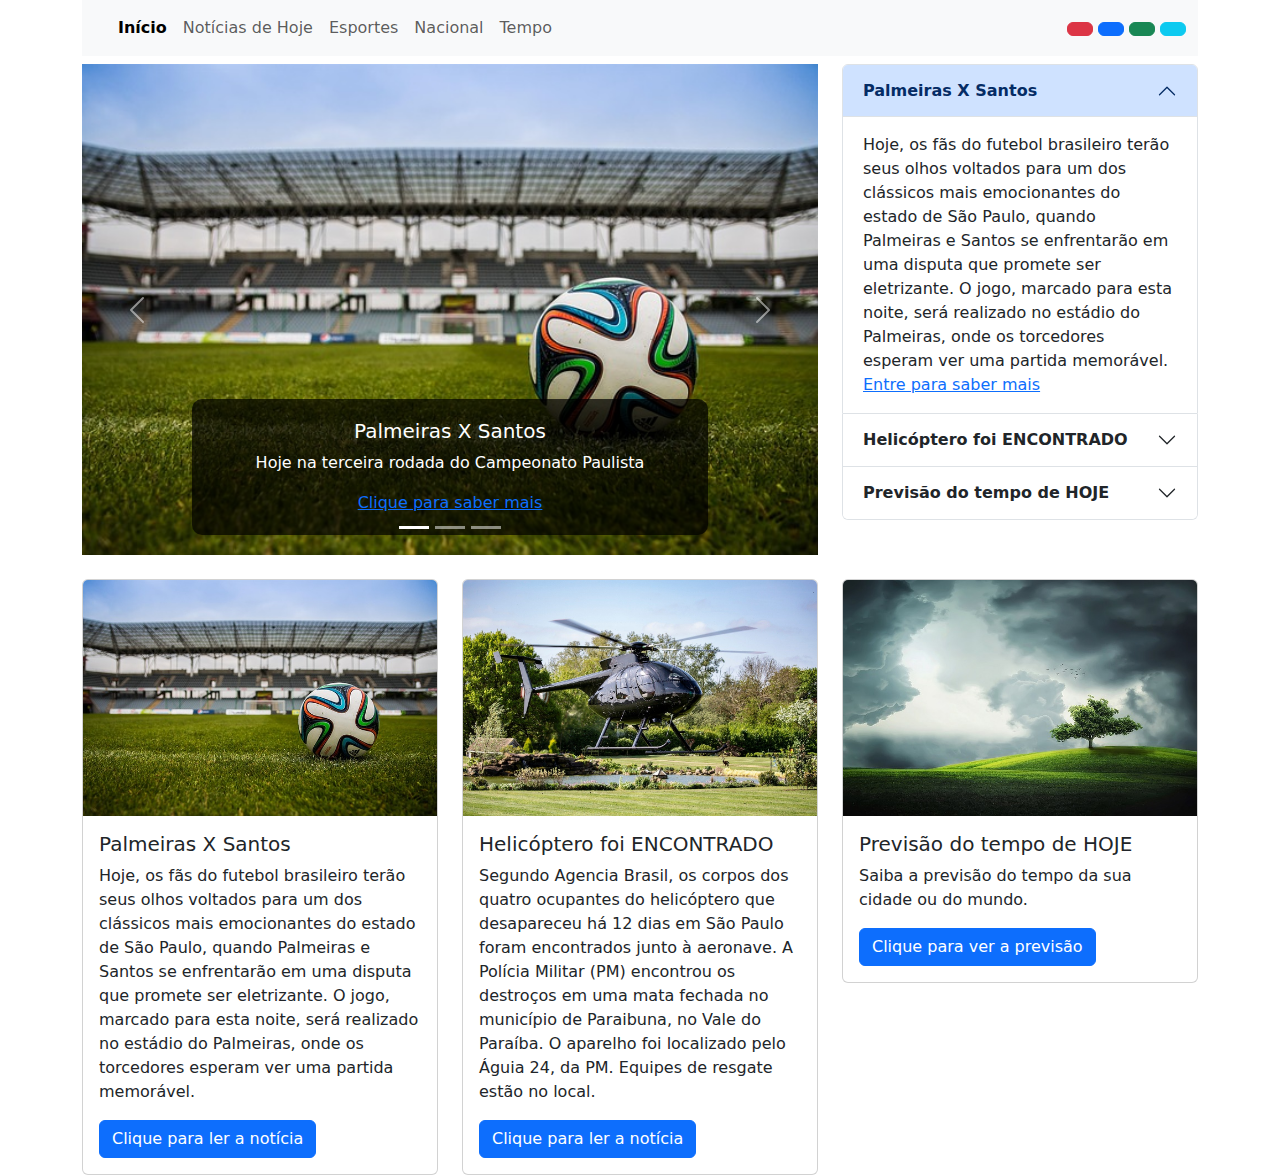
==== index.html @ dd2883b7 "Site indo ao ar" ====
<!DOCTYPE html>
<html lang="pt-BR">
<head>
    <meta charset="UTF-8">
    <meta name="viewport" content="width=device-width, initial-scale=1.0">
    <title>Notícias de HOJE</title>
    <link rel="stylesheet" type="text/css" href="css/bootstrap.min.css">
    <link rel="stylesheet" type="text/css" href="fonts/fontawesome-free-6.5.1-web/css/all.min.css">
    <link rel="stylesheet" type="text/css" href="css/style.css">
</head>
<body>
    <div class="container">
        


        <div class="row">
            <div class="col-lg-12">
                <nav class="navbar navbar-expand-lg bg-body-tertiary">
                    <div class="container-fluid">
                        <a class="navbar-brand" href="#"></a>
                        <button class="navbar-toggler" type="button" data-bs-toggle="collapse" data-bs-target="#navbarSupportedContent" aria-controls="navbarSupportedContent" aria-expanded="false" aria-label="Toggle navigation">
                            <span class="navbar-toggler-icon"></span>
                        </button>
                        <div class="collapse navbar-collapse" id="navbarSupportedContent">
                            <ul class="navbar-nav me-auto mb-2 mb-lg-0">
                                <li class="nav-item">
                                    <a class="nav-link active" aria-current="page" href="#"><strong>Início</strong></a>
                                </li>
                                <li class="nav-item">
                                    <a class="nav-link" href="hoje.html">Notícias de Hoje</a>
                                </li>
                                <li class="nav-item">
                                    <a class="nav-link" href="page1.html">Esportes</a>
                                </li>
                                <li class="nav-item">
                                    <a class="nav-link" href="page2.html">Nacional</a>
                                </li>
                                <li class="nav-item">
                                    <a class="nav-link" href="page3.html">Tempo</a>
                                </li>
                            </ul>
                            <div class="ms-auto">
                                <a href="#" class="btn btn-danger">
                                    <i class="fa-brands fa-instagram"></i>
                                </a>
                                <a href="#" class="btn btn-primary">
                                    <i class="fa-brands fa-facebook"></i>
                                </a>
                                <a href="#" class="btn btn-success">
                                    <i class="fa-brands fa-whatsapp"></i>
                                </a>
                                <a href="#" class="btn btn-info">
                                    <i class="fa-brands fa-twitter"></i>
                                </a>
                            </div>
                        </div>
                    </div>
                </nav>
            </div>
        </div>
        

        <div class="row mt-2">
            
            <div class="col-lg-8">
                <div id="carouselExampleCaptions" class="carousel slide">
                    <div class="carousel-indicators">
                      <button type="button" data-bs-target="#carouselExampleCaptions" data-bs-slide-to="0" class="active" aria-current="true" aria-label="Slide 1"></button>
                      <button type="button" data-bs-target="#carouselExampleCaptions" data-bs-slide-to="1" aria-label="Slide 2"></button>
                      <button type="button" data-bs-target="#carouselExampleCaptions" data-bs-slide-to="2" aria-label="Slide 3"></button>
                    </div>
                    <div class="carousel-inner">
                      <div class="carousel-item active">
                        <img src="images/futebol.jpg" class="d-block w-100" alt="Foto de um jogo de Futebol">
                        <div class="carousel-caption d-none d-md-block">
                          <h5>Palmeiras X Santos</h5>
                          <p>Hoje na terceira rodada do Campeonato Paulista<br></p>
                            <a href="page1.html"> Clique para saber mais </a>
                        </div>
                      </div>
                      <div class="carousel-item">
                        <img src="images/helicoptero.jpg" class="d-block w-100" alt="Foto de um helicóptero">
                        <div class="carousel-caption d-none d-md-block">
                          <h5>Helicóptero foi encontrado</h5>
                          <p>Os 4 tripulantes foram achados mortos<br></p>
                          <a href="page2.html"> Clique para saber mais </a>
                        </div>
                      </div>
                      <div class="carousel-item">
                        <img src="images/tempo.jpg" class="d-block w-100" alt="Foto do céu">
                        <div class="carousel-caption d-none d-md-block">
                          <h5>Previsão do tempo de HOJE</h5>
                          <p>Saiba a previsão do tempo de hoje<br></p>
                          <a href="page3.html"> Clique para saber mais </a>
                        </div>
                      </div>
                    </div>
                    <button class="carousel-control-prev" type="button" data-bs-target="#carouselExampleCaptions" data-bs-slide="prev">
                      <span class="carousel-control-prev-icon" aria-hidden="true"></span>
                      <span class="visually-hidden">Previous</span>
                    </button>
                    <button class="carousel-control-next" type="button" data-bs-target="#carouselExampleCaptions" data-bs-slide="next">
                      <span class="carousel-control-next-icon" aria-hidden="true"></span>
                      <span class="visually-hidden">Next</span>
                    </button>
                  </div>    
            </div>

            <div class="col-lg-4">
                <div class="accordion" id="accordionExample">
                    <div class="accordion-item">
                      <h2 class="accordion-header">
                        <button class="accordion-button" type="button" data-bs-toggle="collapse" data-bs-target="#collapseOne" aria-expanded="true" aria-controls="collapseOne">
                            <strong>Palmeiras X Santos</strong>
                        </button>
                      </h2>
                      <div id="collapseOne" class="accordion-collapse collapse show" data-bs-parent="#accordionExample">
                        <div class="accordion-body">
                            Hoje, os fãs do futebol brasileiro terão seus olhos voltados para um dos clássicos mais emocionantes do estado de São Paulo, quando Palmeiras e Santos se enfrentarão em uma disputa que promete ser eletrizante. O jogo, marcado para esta noite, será realizado no estádio do Palmeiras, onde os torcedores esperam ver uma partida memorável.
                            <br>
                            <a href="page1.html">Entre para saber mais </a>
                        </div>
                      </div>
                    </div>
                    <div class="accordion-item">
                      <h2 class="accordion-header">
                        <button class="accordion-button collapsed" type="button" data-bs-toggle="collapse" data-bs-target="#collapseTwo" aria-expanded="false" aria-controls="collapseTwo">
                            <strong>Helicóptero foi ENCONTRADO</strong>
                        </button>
                      </h2>
                      <div id="collapseTwo" class="accordion-collapse collapse" data-bs-parent="#accordionExample">
                        <div class="accordion-body">
                          Segundo Agencia Brasil, os corpos dos quatro ocupantes do helicóptero que desapareceu há 12 dias em São Paulo foram encontrados junto à aeronave. A Polícia Militar (PM) encontrou os destroços em uma mata fechada no município de Paraibuna, no Vale do Paraíba. O aparelho foi localizado pelo Águia 24, da PM. Equipes de resgate estão no local. <br>
                          <a href="page2.html">Entre para saber mais </a>
                        </div>
                      </div>
                    </div>
                    <div class="accordion-item">
                      <h2 class="accordion-header">
                        <button class="accordion-button collapsed" type="button" data-bs-toggle="collapse" data-bs-target="#collapseThree" aria-expanded="false" aria-controls="collapseThree">
                          <strong>Previsão do tempo de HOJE </strong>
                        </button>
                      </h2>
                      <div id="collapseThree" class="accordion-collapse collapse" data-bs-parent="#accordionExample">
                        <div class="accordion-body">
                          Saiba a previsão do tempo da sua cidade. <br>
                          <a href="page3.html">Entre para saber</a>
                        </div>
                      </div>
                    </div>
                </div>
            </div>
        </div>

        <div class="row mt-4">
            <div class="col-lg-4">
                <div class="card" style="width: 100%;">
                    <img src="images/futebol.jpg" class="card-img-top" alt="Foto de um jogo de Futebol">
                    <div class="card-body">
                      <h5 class="card-title">Palmeiras X Santos</h5>
                      <p class="card-text">Hoje, os fãs do futebol brasileiro terão seus olhos voltados para um dos clássicos mais emocionantes do estado de São Paulo, quando Palmeiras e Santos se enfrentarão em uma disputa que promete ser eletrizante. O jogo, marcado para esta noite, será realizado no estádio do Palmeiras, onde os torcedores esperam ver uma partida memorável.</p>
                      <a href="page1.html" class="btn btn-primary">Clique para ler a notícia</a>
                    </div>
                  </div>
            </div>
            <div class="col-lg-4">
                <div class="card" style="width: 100%;">
                    <img src="images/helicoptero.jpg" class="card-img-top" alt="Foto de um helicóptero">
                    <div class="card-body">
                      <h5 class="card-title">Helicóptero foi ENCONTRADO</h5>
                      <p class="card-text">Segundo Agencia Brasil, os corpos dos quatro ocupantes do helicóptero que desapareceu há 12 dias em São Paulo foram encontrados junto à aeronave. A Polícia Militar (PM) encontrou os destroços em uma mata fechada no município de Paraibuna, no Vale do Paraíba. O aparelho foi localizado pelo Águia 24, da PM. Equipes de resgate estão no local.</p>
                      <a href="page2.html" class="btn btn-primary">Clique para ler a notícia</a>
                    </div>
                  </div>
            </div>
            <div class="col-lg-4">
                <div class="card" style="width: 100%;">
                    <img src="images/tempo.jpg" class="card-img-top" alt="Foto do céu">
                    <div class="card-body">
                      <h5 class="card-title">Previsão do tempo de HOJE</h5>
                      <p class="card-text">Saiba a previsão do tempo da sua cidade ou do mundo.</p>
                      <a href="page3.html" class="btn btn-primary">Clique para ver a previsão</a>
                    </div>
                  </div>
            </div>
        </div>

    </div>

    <script type="text/javascript" src="js/bootstrap.bundle.min.js"></script>
</body>
</html>
---- css/style.css ----
@font-face {
    font-family: PlayfairDisplay;
    src: url(../fonts/Playfair_Display/static/PlayfairDisplay-ExtraBold.ttf);
}

.logo{
    font-family: PlayfairDisplay;
    font-size: 5rem;
    color: var(--bs-black);
}
.carousel-caption {
    background-color: rgba(0, 0, 0, 0.7);
    border-radius: 10px;
}

.temp {
    color: black;
    margin-top: 30px;
}

.descricao {
    color: black;
    margin-left: 20px;
    text-transform: capitalize; /* Deixa a primeira letra maiuscula*/
}

.umidade {
    color: black;
    margin-top: 30px;
}

.lupa {
    height: 20px;
}
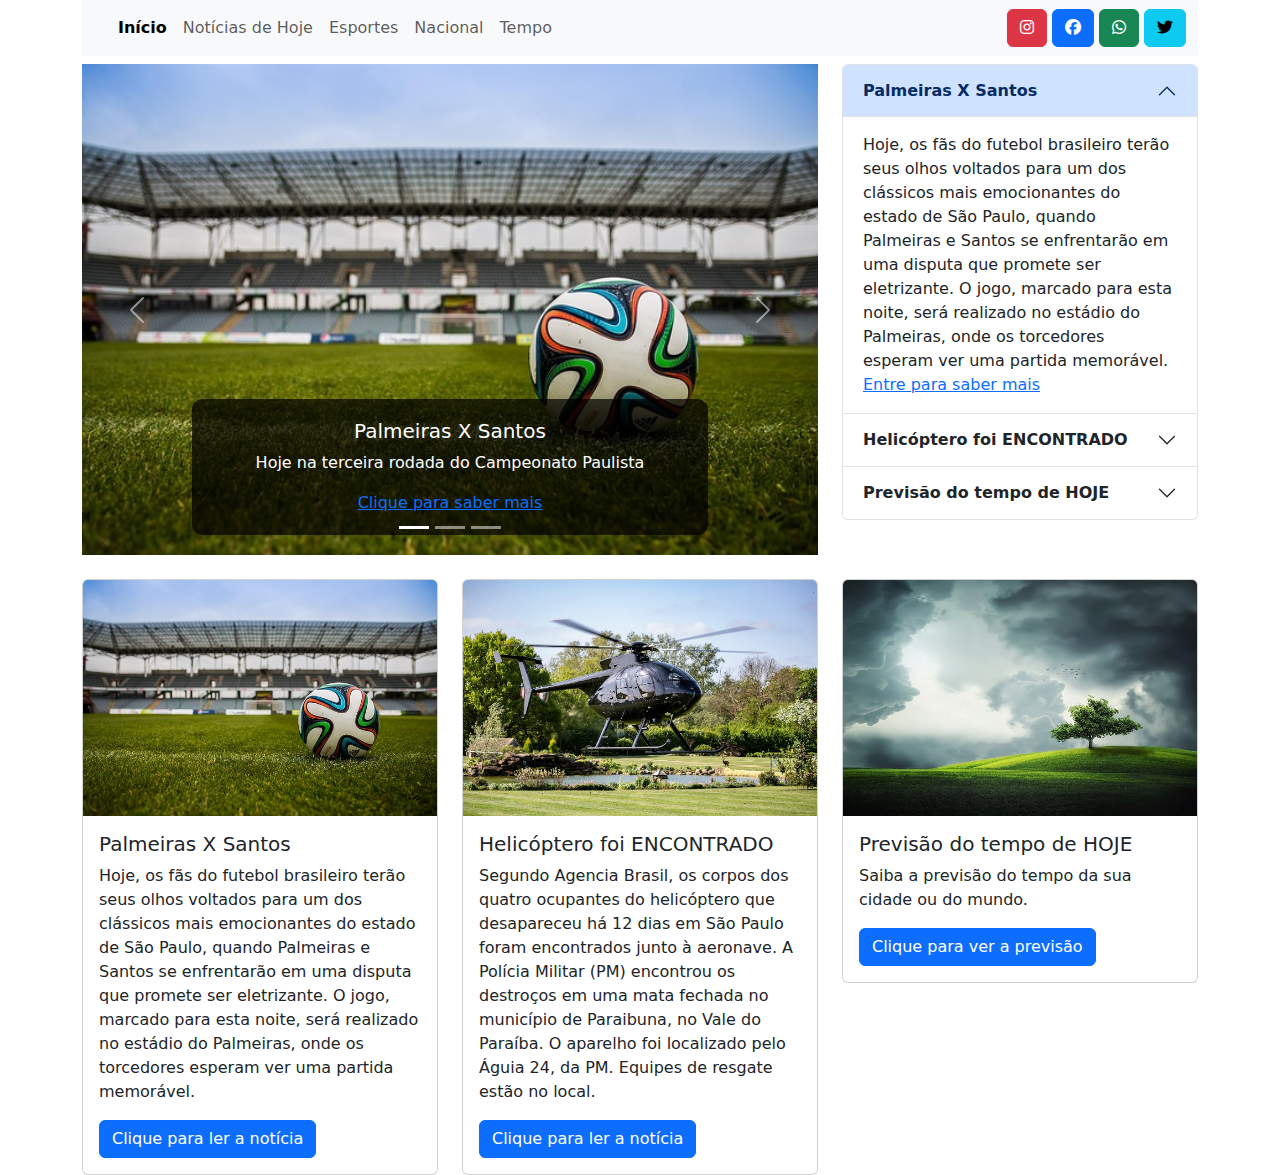
==== commit f304b8f1: "Update index.html" ====
--- a/index.html
+++ b/index.html
@@ -7,6 +7,8 @@
     <link rel="stylesheet" type="text/css" href="css/bootstrap.min.css">
     <link rel="stylesheet" type="text/css" href="fonts/fontawesome-free-6.5.1-web/css/all.min.css">
     <link rel="stylesheet" type="text/css" href="css/style.css">
+    <script async src="https://pagead2.googlesyndication.com/pagead/js/adsbygoogle.js?client=ca-pub-5362430417203404"
+     crossorigin="anonymous"></script>
 </head>
 <body>
     <div class="container">
@@ -189,4 +191,4 @@
 
     <script type="text/javascript" src="js/bootstrap.bundle.min.js"></script>
 </body>
-</html>+</html>
--- a/fonts/fontawesome-free-6.5.1-web/css/all.min.css
+++ b/fonts/fontawesome-free-6.5.1-web/css/all.min.css
@@ -0,0 +1,9 @@
+/*!
+ * Font Awesome Free 6.5.1 by @fontawesome - https://fontawesome.com
+ * License - https://fontawesome.com/license/free (Icons: CC BY 4.0, Fonts: SIL OFL 1.1, Code: MIT License)
+ * Copyright 2023 Fonticons, Inc.
+ */
+.fa{font-family:var(--fa-style-family,"Font Awesome 6 Free");font-weight:var(--fa-style,900)}.fa,.fa-brands,.fa-classic,.fa-regular,.fa-sharp,.fa-solid,.fab,.far,.fas{-moz-osx-font-smoothing:grayscale;-webkit-font-smoothing:antialiased;display:var(--fa-display,inline-block);font-style:normal;font-variant:normal;line-height:1;text-rendering:auto}.fa-classic,.fa-regular,.fa-solid,.far,.fas{font-family:"Font Awesome 6 Free"}.fa-brands,.fab{font-family:"Font Awesome 6 Brands"}.fa-1x{font-size:1em}.fa-2x{font-size:2em}.fa-3x{font-size:3em}.fa-4x{font-size:4em}.fa-5x{font-size:5em}.fa-6x{font-size:6em}.fa-7x{font-size:7em}.fa-8x{font-size:8em}.fa-9x{font-size:9em}.fa-10x{font-size:10em}.fa-2xs{font-size:.625em;line-height:.1em;vertical-align:.225em}.fa-xs{font-size:.75em;line-height:.08333em;vertical-align:.125em}.fa-sm{font-size:.875em;line-height:.07143em;vertical-align:.05357em}.fa-lg{font-size:1.25em;line-height:.05em;vertical-align:-.075em}.fa-xl{font-size:1.5em;line-height:.04167em;vertical-align:-.125em}.fa-2xl{font-size:2em;line-height:.03125em;vertical-align:-.1875em}.fa-fw{text-align:center;width:1.25em}.fa-ul{list-style-type:none;margin-left:var(--fa-li-margin,2.5em);padding-left:0}.fa-ul>li{position:relative}.fa-li{left:calc(var(--fa-li-width, 2em)*-1);position:absolute;text-align:center;width:var(--fa-li-width,2em);line-height:inherit}.fa-border{border-radius:var(--fa-border-radius,.1em);border:var(--fa-border-width,.08em) var(--fa-border-style,solid) var(--fa-border-color,#eee);padding:var(--fa-border-padding,.2em .25em .15em)}.fa-pull-left{float:left;margin-right:var(--fa-pull-margin,.3em)}.fa-pull-right{float:right;margin-left:var(--fa-pull-margin,.3em)}.fa-beat{-webkit-animation-name:fa-beat;animation-name:fa-beat;-webkit-animation-delay:var(--fa-animation-delay,0s);animation-delay:var(--fa-animation-delay,0s);-webkit-animation-direction:var(--fa-animation-direction,normal);animation-direction:var(--fa-animation-direction,normal);-webkit-animation-duration:var(--fa-animation-duration,1s);animation-duration:var(--fa-animation-duration,1s);-webkit-animation-iteration-count:var(--fa-animation-iteration-count,infinite);animation-iteration-count:var(--fa-animation-iteration-count,infinite);-webkit-animation-timing-function:var(--fa-animation-timing,ease-in-out);animation-timing-function:var(--fa-animation-timing,ease-in-out)}.fa-bounce{-webkit-animation-name:fa-bounce;animation-name:fa-bounce;-webkit-animation-delay:var(--fa-animation-delay,0s);animation-delay:var(--fa-animation-delay,0s);-webkit-animation-direction:var(--fa-animation-direction,normal);animation-direction:var(--fa-animation-direction,normal);-webkit-animation-duration:var(--fa-animation-duration,1s);animation-duration:var(--fa-animation-duration,1s);-webkit-animation-iteration-count:var(--fa-animation-iteration-count,infinite);animation-iteration-count:var(--fa-animation-iteration-count,infinite);-webkit-animation-timing-function:var(--fa-animation-timing,cubic-bezier(.28,.84,.42,1));animation-timing-function:var(--fa-animation-timing,cubic-bezier(.28,.84,.42,1))}.fa-fade{-webkit-animation-name:fa-fade;animation-name:fa-fade;-webkit-animation-iteration-count:var(--fa-animation-iteration-count,infinite);animation-iteration-count:var(--fa-animation-iteration-count,infinite);-webkit-animation-timing-function:var(--fa-animation-timing,cubic-bezier(.4,0,.6,1));animation-timing-function:var(--fa-animation-timing,cubic-bezier(.4,0,.6,1))}.fa-beat-fade,.fa-fade{-webkit-animation-delay:var(--fa-animation-delay,0s);animation-delay:var(--fa-animation-delay,0s);-webkit-animation-direction:var(--fa-animation-direction,normal);animation-direction:var(--fa-animation-direction,normal);-webkit-animation-duration:var(--fa-animation-duration,1s);animation-duration:var(--fa-animation-duration,1s)}.fa-beat-fade{-webkit-animation-name:fa-beat-fade;animation-name:fa-beat-fade;-webkit-animation-iteration-count:var(--fa-animation-iteration-count,infinite);animation-iteration-count:var(--fa-animation-iteration-count,infinite);-webkit-animation-timing-function:var(--fa-animation-timing,cubic-bezier(.4,0,.6,1));animation-timing-function:var(--fa-animation-timing,cubic-bezier(.4,0,.6,1))}.fa-flip{-webkit-animation-name:fa-flip;animation-name:fa-flip;-webkit-animation-delay:var(--fa-animation-delay,0s);animation-delay:var(--fa-animation-delay,0s);-webkit-animation-direction:var(--fa-animation-direction,normal);animation-direction:var(--fa-animation-direction,normal);-webkit-animation-duration:var(--fa-animation-duration,1s);animation-duration:var(--fa-animation-duration,1s);-webkit-animation-iteration-count:var(--fa-animation-iteration-count,infinite);animation-iteration-count:var(--fa-animation-iteration-count,infinite);-webkit-animation-timing-function:var(--fa-animation-timing,ease-in-out);animation-timing-function:var(--fa-animation-timing,ease-in-out)}.fa-shake{-webkit-animation-name:fa-shake;animation-name:fa-shake;-webkit-animation-duration:var(--fa-animation-duration,1s);animation-duration:var(--fa-animation-duration,1s);-webkit-animation-iteration-count:var(--fa-animation-iteration-count,infinite);animation-iteration-count:var(--fa-animation-iteration-count,infinite);-webkit-animation-timing-function:var(--fa-animation-timing,linear);animation-timing-function:var(--fa-animation-timing,linear)}.fa-shake,.fa-spin{-webkit-animation-delay:var(--fa-animation-delay,0s);animation-delay:var(--fa-animation-delay,0s);-webkit-animation-direction:var(--fa-animation-direction,normal);animation-direction:var(--fa-animation-direction,normal)}.fa-spin{-webkit-animation-name:fa-spin;animation-name:fa-spin;-webkit-animation-duration:var(--fa-animation-duration,2s);animation-duration:var(--fa-animation-duration,2s);-webkit-animation-iteration-count:var(--fa-animation-iteration-count,infinite);animation-iteration-count:var(--fa-animation-iteration-count,infinite);-webkit-animation-timing-function:var(--fa-animation-timing,linear);animation-timing-function:var(--fa-animation-timing,linear)}.fa-spin-reverse{--fa-animation-direction:reverse}.fa-pulse,.fa-spin-pulse{-webkit-animation-name:fa-spin;animation-name:fa-spin;-webkit-animation-direction:var(--fa-animation-direction,normal);animation-direction:var(--fa-animation-direction,normal);-webkit-animation-duration:var(--fa-animation-duration,1s);animation-duration:var(--fa-animation-duration,1s);-webkit-animation-iteration-count:var(--fa-animation-iteration-count,infinite);animation-iteration-count:var(--fa-animation-iteration-count,infinite);-webkit-animation-timing-function:var(--fa-animation-timing,steps(8));animation-timing-function:var(--fa-animation-timing,steps(8))}@media (prefers-reduced-motion:reduce){.fa-beat,.fa-beat-fade,.fa-bounce,.fa-fade,.fa-flip,.fa-pulse,.fa-shake,.fa-spin,.fa-spin-pulse{-webkit-animation-delay:-1ms;animation-delay:-1ms;-webkit-animation-duration:1ms;animation-duration:1ms;-webkit-animation-iteration-count:1;animation-iteration-count:1;-webkit-transition-delay:0s;transition-delay:0s;-webkit-transition-duration:0s;transition-duration:0s}}@-webkit-keyframes fa-beat{0%,90%{-webkit-transform:scale(1);transform:scale(1)}45%{-webkit-transform:scale(var(--fa-beat-scale,1.25));transform:scale(var(--fa-beat-scale,1.25))}}@keyframes fa-beat{0%,90%{-webkit-transform:scale(1);transform:scale(1)}45%{-webkit-transform:scale(var(--fa-beat-scale,1.25));transform:scale(var(--fa-beat-scale,1.25))}}@-webkit-keyframes fa-bounce{0%{-webkit-transform:scale(1) translateY(0);transform:scale(1) translateY(0)}10%{-webkit-transform:scale(var(--fa-bounce-start-scale-x,1.1),var(--fa-bounce-start-scale-y,.9)) translateY(0);transform:scale(var(--fa-bounce-start-scale-x,1.1),var(--fa-bounce-start-scale-y,.9)) translateY(0)}30%{-webkit-transform:scale(var(--fa-bounce-jump-scale-x,.9),var(--fa-bounce-jump-scale-y,1.1)) translateY(var(--fa-bounce-height,-.5em));transform:scale(var(--fa-bounce-jump-scale-x,.9),var(--fa-bounce-jump-scale-y,1.1)) translateY(var(--fa-bounce-height,-.5em))}50%{-webkit-transform:scale(var(--fa-bounce-land-scale-x,1.05),var(--fa-bounce-land-scale-y,.95)) translateY(0);transform:scale(var(--fa-bounce-land-scale-x,1.05),var(--fa-bounce-land-scale-y,.95)) translateY(0)}57%{-webkit-transform:scale(1) translateY(var(--fa-bounce-rebound,-.125em));transform:scale(1) translateY(var(--fa-bounce-rebound,-.125em))}64%{-webkit-transform:scale(1) translateY(0);transform:scale(1) translateY(0)}to{-webkit-transform:scale(1) translateY(0);transform:scale(1) translateY(0)}}@keyframes fa-bounce{0%{-webkit-transform:scale(1) translateY(0);transform:scale(1) translateY(0)}10%{-webkit-transform:scale(var(--fa-bounce-start-scale-x,1.1),var(--fa-bounce-start-scale-y,.9)) translateY(0);transform:scale(var(--fa-bounce-start-scale-x,1.1),var(--fa-bounce-start-scale-y,.9)) translateY(0)}30%{-webkit-transform:scale(var(--fa-bounce-jump-scale-x,.9),var(--fa-bounce-jump-scale-y,1.1)) translateY(var(--fa-bounce-height,-.5em));transform:scale(var(--fa-bounce-jump-scale-x,.9),var(--fa-bounce-jump-scale-y,1.1)) translateY(var(--fa-bounce-height,-.5em))}50%{-webkit-transform:scale(var(--fa-bounce-land-scale-x,1.05),var(--fa-bounce-land-scale-y,.95)) translateY(0);transform:scale(var(--fa-bounce-land-scale-x,1.05),var(--fa-bounce-land-scale-y,.95)) translateY(0)}57%{-webkit-transform:scale(1) translateY(var(--fa-bounce-rebound,-.125em));transform:scale(1) translateY(var(--fa-bounce-rebound,-.125em))}64%{-webkit-transform:scale(1) translateY(0);transform:scale(1) translateY(0)}to{-webkit-transform:scale(1) translateY(0);transform:scale(1) translateY(0)}}@-webkit-keyframes fa-fade{50%{opacity:var(--fa-fade-opacity,.4)}}@keyframes fa-fade{50%{opacity:var(--fa-fade-opacity,.4)}}@-webkit-keyframes fa-beat-fade{0%,to{opacity:var(--fa-beat-fade-opacity,.4);-webkit-transform:scale(1);transform:scale(1)}50%{opacity:1;-webkit-transform:scale(var(--fa-beat-fade-scale,1.125));transform:scale(var(--fa-beat-fade-scale,1.125))}}@keyframes fa-beat-fade{0%,to{opacity:var(--fa-beat-fade-opacity,.4);-webkit-transform:scale(1);transform:scale(1)}50%{opacity:1;-webkit-transform:scale(var(--fa-beat-fade-scale,1.125));transform:scale(var(--fa-beat-fade-scale,1.125))}}@-webkit-keyframes fa-flip{50%{-webkit-transform:rotate3d(var(--fa-flip-x,0),var(--fa-flip-y,1),var(--fa-flip-z,0),var(--fa-flip-angle,-180deg));transform:rotate3d(var(--fa-flip-x,0),var(--fa-flip-y,1),var(--fa-flip-z,0),var(--fa-flip-angle,-180deg))}}@keyframes fa-flip{50%{-webkit-transform:rotate3d(var(--fa-flip-x,0),var(--fa-flip-y,1),var(--fa-flip-z,0),var(--fa-flip-angle,-180deg));transform:rotate3d(var(--fa-flip-x,0),var(--fa-flip-y,1),var(--fa-flip-z,0),var(--fa-flip-angle,-180deg))}}@-webkit-keyframes fa-shake{0%{-webkit-transform:rotate(-15deg);transform:rotate(-15deg)}4%{-webkit-transform:rotate(15deg);transform:rotate(15deg)}8%,24%{-webkit-transform:rotate(-18deg);transform:rotate(-18deg)}12%,28%{-webkit-transform:rotate(18deg);transform:rotate(18deg)}16%{-webkit-transform:rotate(-22deg);transform:rotate(-22deg)}20%{-webkit-transform:rotate(22deg);transform:rotate(22deg)}32%{-webkit-transform:rotate(-12deg);transform:rotate(-12deg)}36%{-webkit-transform:rotate(12deg);transform:rotate(12deg)}40%,to{-webkit-transform:rotate(0deg);transform:rotate(0deg)}}@keyframes fa-shake{0%{-webkit-transform:rotate(-15deg);transform:rotate(-15deg)}4%{-webkit-transform:rotate(15deg);transform:rotate(15deg)}8%,24%{-webkit-transform:rotate(-18deg);transform:rotate(-18deg)}12%,28%{-webkit-transform:rotate(18deg);transform:rotate(18deg)}16%{-webkit-transform:rotate(-22deg);transform:rotate(-22deg)}20%{-webkit-transform:rotate(22deg);transform:rotate(22deg)}32%{-webkit-transform:rotate(-12deg);transform:rotate(-12deg)}36%{-webkit-transform:rotate(12deg);transform:rotate(12deg)}40%,to{-webkit-transform:rotate(0deg);transform:rotate(0deg)}}@-webkit-keyframes fa-spin{0%{-webkit-transform:rotate(0deg);transform:rotate(0deg)}to{-webkit-transform:rotate(1turn);transform:rotate(1turn)}}@keyframes fa-spin{0%{-webkit-transform:rotate(0deg);transform:rotate(0deg)}to{-webkit-transform:rotate(1turn);transform:rotate(1turn)}}.fa-rotate-90{-webkit-transform:rotate(90deg);transform:rotate(90deg)}.fa-rotate-180{-webkit-transform:rotate(180deg);transform:rotate(180deg)}.fa-rotate-270{-webkit-transform:rotate(270deg);transform:rotate(270deg)}.fa-flip-horizontal{-webkit-transform:scaleX(-1);transform:scaleX(-1)}.fa-flip-vertical{-webkit-transform:scaleY(-1);transform:scaleY(-1)}.fa-flip-both,.fa-flip-horizontal.fa-flip-vertical{-webkit-transform:scale(-1);transform:scale(-1)}.fa-rotate-by{-webkit-transform:rotate(var(--fa-rotate-angle,none));transform:rotate(var(--fa-rotate-angle,none))}.fa-stack{display:inline-block;height:2em;line-height:2em;position:relative;vertical-align:middle;width:2.5em}.fa-stack-1x,.fa-stack-2x{left:0;position:absolute;text-align:center;width:100%;z-index:var(--fa-stack-z-index,auto)}.fa-stack-1x{line-height:inherit}.fa-stack-2x{font-size:2em}.fa-inverse{color:var(--fa-inverse,#fff)}
+
+.fa-0:before{content:"\30"}.fa-1:before{content:"\31"}.fa-2:before{content:"\32"}.fa-3:before{content:"\33"}.fa-4:before{content:"\34"}.fa-5:before{content:"\35"}.fa-6:before{content:"\36"}.fa-7:before{content:"\37"}.fa-8:before{content:"\38"}.fa-9:before{content:"\39"}.fa-fill-drip:before{content:"\f576"}.fa-arrows-to-circle:before{content:"\e4bd"}.fa-chevron-circle-right:before,.fa-circle-chevron-right:before{content:"\f138"}.fa-at:before{content:"\40"}.fa-trash-alt:before,.fa-trash-can:before{content:"\f2ed"}.fa-text-height:before{content:"\f034"}.fa-user-times:before,.fa-user-xmark:before{content:"\f235"}.fa-stethoscope:before{content:"\f0f1"}.fa-comment-alt:before,.fa-message:before{content:"\f27a"}.fa-info:before{content:"\f129"}.fa-compress-alt:before,.fa-down-left-and-up-right-to-center:before{content:"\f422"}.fa-explosion:before{content:"\e4e9"}.fa-file-alt:before,.fa-file-lines:before,.fa-file-text:before{content:"\f15c"}.fa-wave-square:before{content:"\f83e"}.fa-ring:before{content:"\f70b"}.fa-building-un:before{content:"\e4d9"}.fa-dice-three:before{content:"\f527"}.fa-calendar-alt:before,.fa-calendar-days:before{content:"\f073"}.fa-anchor-circle-check:before{content:"\e4aa"}.fa-building-circle-arrow-right:before{content:"\e4d1"}.fa-volleyball-ball:before,.fa-volleyball:before{content:"\f45f"}.fa-arrows-up-to-line:before{content:"\e4c2"}.fa-sort-desc:before,.fa-sort-down:before{content:"\f0dd"}.fa-circle-minus:before,.fa-minus-circle:before{content:"\f056"}.fa-door-open:before{content:"\f52b"}.fa-right-from-bracket:before,.fa-sign-out-alt:before{content:"\f2f5"}.fa-atom:before{content:"\f5d2"}.fa-soap:before{content:"\e06e"}.fa-heart-music-camera-bolt:before,.fa-icons:before{content:"\f86d"}.fa-microphone-alt-slash:before,.fa-microphone-lines-slash:before{content:"\f539"}.fa-bridge-circle-check:before{content:"\e4c9"}.fa-pump-medical:before{content:"\e06a"}.fa-fingerprint:before{content:"\f577"}.fa-hand-point-right:before{content:"\f0a4"}.fa-magnifying-glass-location:before,.fa-search-location:before{content:"\f689"}.fa-forward-step:before,.fa-step-forward:before{content:"\f051"}.fa-face-smile-beam:before,.fa-smile-beam:before{content:"\f5b8"}.fa-flag-checkered:before{content:"\f11e"}.fa-football-ball:before,.fa-football:before{content:"\f44e"}.fa-school-circle-exclamation:before{content:"\e56c"}.fa-crop:before{content:"\f125"}.fa-angle-double-down:before,.fa-angles-down:before{content:"\f103"}.fa-users-rectangle:before{content:"\e594"}.fa-people-roof:before{content:"\e537"}.fa-people-line:before{content:"\e534"}.fa-beer-mug-empty:before,.fa-beer:before{content:"\f0fc"}.fa-diagram-predecessor:before{content:"\e477"}.fa-arrow-up-long:before,.fa-long-arrow-up:before{content:"\f176"}.fa-burn:before,.fa-fire-flame-simple:before{content:"\f46a"}.fa-male:before,.fa-person:before{content:"\f183"}.fa-laptop:before{content:"\f109"}.fa-file-csv:before{content:"\f6dd"}.fa-menorah:before{content:"\f676"}.fa-truck-plane:before{content:"\e58f"}.fa-record-vinyl:before{content:"\f8d9"}.fa-face-grin-stars:before,.fa-grin-stars:before{content:"\f587"}.fa-bong:before{content:"\f55c"}.fa-pastafarianism:before,.fa-spaghetti-monster-flying:before{content:"\f67b"}.fa-arrow-down-up-across-line:before{content:"\e4af"}.fa-spoon:before,.fa-utensil-spoon:before{content:"\f2e5"}.fa-jar-wheat:before{content:"\e517"}.fa-envelopes-bulk:before,.fa-mail-bulk:before{content:"\f674"}.fa-file-circle-exclamation:before{content:"\e4eb"}.fa-circle-h:before,.fa-hospital-symbol:before{content:"\f47e"}.fa-pager:before{content:"\f815"}.fa-address-book:before,.fa-contact-book:before{content:"\f2b9"}.fa-strikethrough:before{content:"\f0cc"}.fa-k:before{content:"\4b"}.fa-landmark-flag:before{content:"\e51c"}.fa-pencil-alt:before,.fa-pencil:before{content:"\f303"}.fa-backward:before{content:"\f04a"}.fa-caret-right:before{content:"\f0da"}.fa-comments:before{content:"\f086"}.fa-file-clipboard:before,.fa-paste:before{content:"\f0ea"}.fa-code-pull-request:before{content:"\e13c"}.fa-clipboard-list:before{content:"\f46d"}.fa-truck-loading:before,.fa-truck-ramp-box:before{content:"\f4de"}.fa-user-check:before{content:"\f4fc"}.fa-vial-virus:before{content:"\e597"}.fa-sheet-plastic:before{content:"\e571"}.fa-blog:before{content:"\f781"}.fa-user-ninja:before{content:"\f504"}.fa-person-arrow-up-from-line:before{content:"\e539"}.fa-scroll-torah:before,.fa-torah:before{content:"\f6a0"}.fa-broom-ball:before,.fa-quidditch-broom-ball:before,.fa-quidditch:before{content:"\f458"}.fa-toggle-off:before{content:"\f204"}.fa-archive:before,.fa-box-archive:before{content:"\f187"}.fa-person-drowning:before{content:"\e545"}.fa-arrow-down-9-1:before,.fa-sort-numeric-desc:before,.fa-sort-numeric-down-alt:before{content:"\f886"}.fa-face-grin-tongue-squint:before,.fa-grin-tongue-squint:before{content:"\f58a"}.fa-spray-can:before{content:"\f5bd"}.fa-truck-monster:before{content:"\f63b"}.fa-w:before{content:"\57"}.fa-earth-africa:before,.fa-globe-africa:before{content:"\f57c"}.fa-rainbow:before{content:"\f75b"}.fa-circle-notch:before{content:"\f1ce"}.fa-tablet-alt:before,.fa-tablet-screen-button:before{content:"\f3fa"}.fa-paw:before{content:"\f1b0"}.fa-cloud:before{content:"\f0c2"}.fa-trowel-bricks:before{content:"\e58a"}.fa-face-flushed:before,.fa-flushed:before{content:"\f579"}.fa-hospital-user:before{content:"\f80d"}.fa-tent-arrow-left-right:before{content:"\e57f"}.fa-gavel:before,.fa-legal:before{content:"\f0e3"}.fa-binoculars:before{content:"\f1e5"}.fa-microphone-slash:before{content:"\f131"}.fa-box-tissue:before{content:"\e05b"}.fa-motorcycle:before{content:"\f21c"}.fa-bell-concierge:before,.fa-concierge-bell:before{content:"\f562"}.fa-pen-ruler:before,.fa-pencil-ruler:before{content:"\f5ae"}.fa-people-arrows-left-right:before,.fa-people-arrows:before{content:"\e068"}.fa-mars-and-venus-burst:before{content:"\e523"}.fa-caret-square-right:before,.fa-square-caret-right:before{content:"\f152"}.fa-cut:before,.fa-scissors:before{content:"\f0c4"}.fa-sun-plant-wilt:before{content:"\e57a"}.fa-toilets-portable:before{content:"\e584"}.fa-hockey-puck:before{content:"\f453"}.fa-table:before{content:"\f0ce"}.fa-magnifying-glass-arrow-right:before{content:"\e521"}.fa-digital-tachograph:before,.fa-tachograph-digital:before{content:"\f566"}.fa-users-slash:before{content:"\e073"}.fa-clover:before{content:"\e139"}.fa-mail-reply:before,.fa-reply:before{content:"\f3e5"}.fa-star-and-crescent:before{content:"\f699"}.fa-house-fire:before{content:"\e50c"}.fa-minus-square:before,.fa-square-minus:before{content:"\f146"}.fa-helicopter:before{content:"\f533"}.fa-compass:before{content:"\f14e"}.fa-caret-square-down:before,.fa-square-caret-down:before{content:"\f150"}.fa-file-circle-question:before{content:"\e4ef"}.fa-laptop-code:before{content:"\f5fc"}.fa-swatchbook:before{content:"\f5c3"}.fa-prescription-bottle:before{content:"\f485"}.fa-bars:before,.fa-navicon:before{content:"\f0c9"}.fa-people-group:before{content:"\e533"}.fa-hourglass-3:before,.fa-hourglass-end:before{content:"\f253"}.fa-heart-broken:before,.fa-heart-crack:before{content:"\f7a9"}.fa-external-link-square-alt:before,.fa-square-up-right:before{content:"\f360"}.fa-face-kiss-beam:before,.fa-kiss-beam:before{content:"\f597"}.fa-film:before{content:"\f008"}.fa-ruler-horizontal:before{content:"\f547"}.fa-people-robbery:before{content:"\e536"}.fa-lightbulb:before{content:"\f0eb"}.fa-caret-left:before{content:"\f0d9"}.fa-circle-exclamation:before,.fa-exclamation-circle:before{content:"\f06a"}.fa-school-circle-xmark:before{content:"\e56d"}.fa-arrow-right-from-bracket:before,.fa-sign-out:before{content:"\f08b"}.fa-chevron-circle-down:before,.fa-circle-chevron-down:before{content:"\f13a"}.fa-unlock-alt:before,.fa-unlock-keyhole:before{content:"\f13e"}.fa-cloud-showers-heavy:before{content:"\f740"}.fa-headphones-alt:before,.fa-headphones-simple:before{content:"\f58f"}.fa-sitemap:before{content:"\f0e8"}.fa-circle-dollar-to-slot:before,.fa-donate:before{content:"\f4b9"}.fa-memory:before{content:"\f538"}.fa-road-spikes:before{content:"\e568"}.fa-fire-burner:before{content:"\e4f1"}.fa-flag:before{content:"\f024"}.fa-hanukiah:before{content:"\f6e6"}.fa-feather:before{content:"\f52d"}.fa-volume-down:before,.fa-volume-low:before{content:"\f027"}.fa-comment-slash:before{content:"\f4b3"}.fa-cloud-sun-rain:before{content:"\f743"}.fa-compress:before{content:"\f066"}.fa-wheat-alt:before,.fa-wheat-awn:before{content:"\e2cd"}.fa-ankh:before{content:"\f644"}.fa-hands-holding-child:before{content:"\e4fa"}.fa-asterisk:before{content:"\2a"}.fa-check-square:before,.fa-square-check:before{content:"\f14a"}.fa-peseta-sign:before{content:"\e221"}.fa-header:before,.fa-heading:before{content:"\f1dc"}.fa-ghost:before{content:"\f6e2"}.fa-list-squares:before,.fa-list:before{content:"\f03a"}.fa-phone-square-alt:before,.fa-square-phone-flip:before{content:"\f87b"}.fa-cart-plus:before{content:"\f217"}.fa-gamepad:before{content:"\f11b"}.fa-circle-dot:before,.fa-dot-circle:before{content:"\f192"}.fa-dizzy:before,.fa-face-dizzy:before{content:"\f567"}.fa-egg:before{content:"\f7fb"}.fa-house-medical-circle-xmark:before{content:"\e513"}.fa-campground:before{content:"\f6bb"}.fa-folder-plus:before{content:"\f65e"}.fa-futbol-ball:before,.fa-futbol:before,.fa-soccer-ball:before{content:"\f1e3"}.fa-paint-brush:before,.fa-paintbrush:before{content:"\f1fc"}.fa-lock:before{content:"\f023"}.fa-gas-pump:before{content:"\f52f"}.fa-hot-tub-person:before,.fa-hot-tub:before{content:"\f593"}.fa-map-location:before,.fa-map-marked:before{content:"\f59f"}.fa-house-flood-water:before{content:"\e50e"}.fa-tree:before{content:"\f1bb"}.fa-bridge-lock:before{content:"\e4cc"}.fa-sack-dollar:before{content:"\f81d"}.fa-edit:before,.fa-pen-to-square:before{content:"\f044"}.fa-car-side:before{content:"\f5e4"}.fa-share-alt:before,.fa-share-nodes:before{content:"\f1e0"}.fa-heart-circle-minus:before{content:"\e4ff"}.fa-hourglass-2:before,.fa-hourglass-half:before{content:"\f252"}.fa-microscope:before{content:"\f610"}.fa-sink:before{content:"\e06d"}.fa-bag-shopping:before,.fa-shopping-bag:before{content:"\f290"}.fa-arrow-down-z-a:before,.fa-sort-alpha-desc:before,.fa-sort-alpha-down-alt:before{content:"\f881"}.fa-mitten:before{content:"\f7b5"}.fa-person-rays:before{content:"\e54d"}.fa-users:before{content:"\f0c0"}.fa-eye-slash:before{content:"\f070"}.fa-flask-vial:before{content:"\e4f3"}.fa-hand-paper:before,.fa-hand:before{content:"\f256"}.fa-om:before{content:"\f679"}.fa-worm:before{content:"\e599"}.fa-house-circle-xmark:before{content:"\e50b"}.fa-plug:before{content:"\f1e6"}.fa-chevron-up:before{content:"\f077"}.fa-hand-spock:before{content:"\f259"}.fa-stopwatch:before{content:"\f2f2"}.fa-face-kiss:before,.fa-kiss:before{content:"\f596"}.fa-bridge-circle-xmark:before{content:"\e4cb"}.fa-face-grin-tongue:before,.fa-grin-tongue:before{content:"\f589"}.fa-chess-bishop:before{content:"\f43a"}.fa-face-grin-wink:before,.fa-grin-wink:before{content:"\f58c"}.fa-deaf:before,.fa-deafness:before,.fa-ear-deaf:before,.fa-hard-of-hearing:before{content:"\f2a4"}.fa-road-circle-check:before{content:"\e564"}.fa-dice-five:before{content:"\f523"}.fa-rss-square:before,.fa-square-rss:before{content:"\f143"}.fa-land-mine-on:before{content:"\e51b"}.fa-i-cursor:before{content:"\f246"}.fa-stamp:before{content:"\f5bf"}.fa-stairs:before{content:"\e289"}.fa-i:before{content:"\49"}.fa-hryvnia-sign:before,.fa-hryvnia:before{content:"\f6f2"}.fa-pills:before{content:"\f484"}.fa-face-grin-wide:before,.fa-grin-alt:before{content:"\f581"}.fa-tooth:before{content:"\f5c9"}.fa-v:before{content:"\56"}.fa-bangladeshi-taka-sign:before{content:"\e2e6"}.fa-bicycle:before{content:"\f206"}.fa-rod-asclepius:before,.fa-rod-snake:before,.fa-staff-aesculapius:before,.fa-staff-snake:before{content:"\e579"}.fa-head-side-cough-slash:before{content:"\e062"}.fa-ambulance:before,.fa-truck-medical:before{content:"\f0f9"}.fa-wheat-awn-circle-exclamation:before{content:"\e598"}.fa-snowman:before{content:"\f7d0"}.fa-mortar-pestle:before{content:"\f5a7"}.fa-road-barrier:before{content:"\e562"}.fa-school:before{content:"\f549"}.fa-igloo:before{content:"\f7ae"}.fa-joint:before{content:"\f595"}.fa-angle-right:before{content:"\f105"}.fa-horse:before{content:"\f6f0"}.fa-q:before{content:"\51"}.fa-g:before{content:"\47"}.fa-notes-medical:before{content:"\f481"}.fa-temperature-2:before,.fa-temperature-half:before,.fa-thermometer-2:before,.fa-thermometer-half:before{content:"\f2c9"}.fa-dong-sign:before{content:"\e169"}.fa-capsules:before{content:"\f46b"}.fa-poo-bolt:before,.fa-poo-storm:before{content:"\f75a"}.fa-face-frown-open:before,.fa-frown-open:before{content:"\f57a"}.fa-hand-point-up:before{content:"\f0a6"}.fa-money-bill:before{content:"\f0d6"}.fa-bookmark:before{content:"\f02e"}.fa-align-justify:before{content:"\f039"}.fa-umbrella-beach:before{content:"\f5ca"}.fa-helmet-un:before{content:"\e503"}.fa-bullseye:before{content:"\f140"}.fa-bacon:before{content:"\f7e5"}.fa-hand-point-down:before{content:"\f0a7"}.fa-arrow-up-from-bracket:before{content:"\e09a"}.fa-folder-blank:before,.fa-folder:before{content:"\f07b"}.fa-file-medical-alt:before,.fa-file-waveform:before{content:"\f478"}.fa-radiation:before{content:"\f7b9"}.fa-chart-simple:before{content:"\e473"}.fa-mars-stroke:before{content:"\f229"}.fa-vial:before{content:"\f492"}.fa-dashboard:before,.fa-gauge-med:before,.fa-gauge:before,.fa-tachometer-alt-average:before{content:"\f624"}.fa-magic-wand-sparkles:before,.fa-wand-magic-sparkles:before{content:"\e2ca"}.fa-e:before{content:"\45"}.fa-pen-alt:before,.fa-pen-clip:before{content:"\f305"}.fa-bridge-circle-exclamation:before{content:"\e4ca"}.fa-user:before{content:"\f007"}.fa-school-circle-check:before{content:"\e56b"}.fa-dumpster:before{content:"\f793"}.fa-shuttle-van:before,.fa-van-shuttle:before{content:"\f5b6"}.fa-building-user:before{content:"\e4da"}.fa-caret-square-left:before,.fa-square-caret-left:before{content:"\f191"}.fa-highlighter:before{content:"\f591"}.fa-key:before{content:"\f084"}.fa-bullhorn:before{content:"\f0a1"}.fa-globe:before{content:"\f0ac"}.fa-synagogue:before{content:"\f69b"}.fa-person-half-dress:before{content:"\e548"}.fa-road-bridge:before{content:"\e563"}.fa-location-arrow:before{content:"\f124"}.fa-c:before{content:"\43"}.fa-tablet-button:before{content:"\f10a"}.fa-building-lock:before{content:"\e4d6"}.fa-pizza-slice:before{content:"\f818"}.fa-money-bill-wave:before{content:"\f53a"}.fa-area-chart:before,.fa-chart-area:before{content:"\f1fe"}.fa-house-flag:before{content:"\e50d"}.fa-person-circle-minus:before{content:"\e540"}.fa-ban:before,.fa-cancel:before{content:"\f05e"}.fa-camera-rotate:before{content:"\e0d8"}.fa-air-freshener:before,.fa-spray-can-sparkles:before{content:"\f5d0"}.fa-star:before{content:"\f005"}.fa-repeat:before{content:"\f363"}.fa-cross:before{content:"\f654"}.fa-box:before{content:"\f466"}.fa-venus-mars:before{content:"\f228"}.fa-arrow-pointer:before,.fa-mouse-pointer:before{content:"\f245"}.fa-expand-arrows-alt:before,.fa-maximize:before{content:"\f31e"}.fa-charging-station:before{content:"\f5e7"}.fa-shapes:before,.fa-triangle-circle-square:before{content:"\f61f"}.fa-random:before,.fa-shuffle:before{content:"\f074"}.fa-person-running:before,.fa-running:before{content:"\f70c"}.fa-mobile-retro:before{content:"\e527"}.fa-grip-lines-vertical:before{content:"\f7a5"}.fa-spider:before{content:"\f717"}.fa-hands-bound:before{content:"\e4f9"}.fa-file-invoice-dollar:before{content:"\f571"}.fa-plane-circle-exclamation:before{content:"\e556"}.fa-x-ray:before{content:"\f497"}.fa-spell-check:before{content:"\f891"}.fa-slash:before{content:"\f715"}.fa-computer-mouse:before,.fa-mouse:before{content:"\f8cc"}.fa-arrow-right-to-bracket:before,.fa-sign-in:before{content:"\f090"}.fa-shop-slash:before,.fa-store-alt-slash:before{content:"\e070"}.fa-server:before{content:"\f233"}.fa-virus-covid-slash:before{content:"\e4a9"}.fa-shop-lock:before{content:"\e4a5"}.fa-hourglass-1:before,.fa-hourglass-start:before{content:"\f251"}.fa-blender-phone:before{content:"\f6b6"}.fa-building-wheat:before{content:"\e4db"}.fa-person-breastfeeding:before{content:"\e53a"}.fa-right-to-bracket:before,.fa-sign-in-alt:before{content:"\f2f6"}.fa-venus:before{content:"\f221"}.fa-passport:before{content:"\f5ab"}.fa-heart-pulse:before,.fa-heartbeat:before{content:"\f21e"}.fa-people-carry-box:before,.fa-people-carry:before{content:"\f4ce"}.fa-temperature-high:before{content:"\f769"}.fa-microchip:before{content:"\f2db"}.fa-crown:before{content:"\f521"}.fa-weight-hanging:before{content:"\f5cd"}.fa-xmarks-lines:before{content:"\e59a"}.fa-file-prescription:before{content:"\f572"}.fa-weight-scale:before,.fa-weight:before{content:"\f496"}.fa-user-friends:before,.fa-user-group:before{content:"\f500"}.fa-arrow-up-a-z:before,.fa-sort-alpha-up:before{content:"\f15e"}.fa-chess-knight:before{content:"\f441"}.fa-face-laugh-squint:before,.fa-laugh-squint:before{content:"\f59b"}.fa-wheelchair:before{content:"\f193"}.fa-arrow-circle-up:before,.fa-circle-arrow-up:before{content:"\f0aa"}.fa-toggle-on:before{content:"\f205"}.fa-person-walking:before,.fa-walking:before{content:"\f554"}.fa-l:before{content:"\4c"}.fa-fire:before{content:"\f06d"}.fa-bed-pulse:before,.fa-procedures:before{content:"\f487"}.fa-shuttle-space:before,.fa-space-shuttle:before{content:"\f197"}.fa-face-laugh:before,.fa-laugh:before{content:"\f599"}.fa-folder-open:before{content:"\f07c"}.fa-heart-circle-plus:before{content:"\e500"}.fa-code-fork:before{content:"\e13b"}.fa-city:before{content:"\f64f"}.fa-microphone-alt:before,.fa-microphone-lines:before{content:"\f3c9"}.fa-pepper-hot:before{content:"\f816"}.fa-unlock:before{content:"\f09c"}.fa-colon-sign:before{content:"\e140"}.fa-headset:before{content:"\f590"}.fa-store-slash:before{content:"\e071"}.fa-road-circle-xmark:before{content:"\e566"}.fa-user-minus:before{content:"\f503"}.fa-mars-stroke-up:before,.fa-mars-stroke-v:before{content:"\f22a"}.fa-champagne-glasses:before,.fa-glass-cheers:before{content:"\f79f"}.fa-clipboard:before{content:"\f328"}.fa-house-circle-exclamation:before{content:"\e50a"}.fa-file-arrow-up:before,.fa-file-upload:before{content:"\f574"}.fa-wifi-3:before,.fa-wifi-strong:before,.fa-wifi:before{content:"\f1eb"}.fa-bath:before,.fa-bathtub:before{content:"\f2cd"}.fa-underline:before{content:"\f0cd"}.fa-user-edit:before,.fa-user-pen:before{content:"\f4ff"}.fa-signature:before{content:"\f5b7"}.fa-stroopwafel:before{content:"\f551"}.fa-bold:before{content:"\f032"}.fa-anchor-lock:before{content:"\e4ad"}.fa-building-ngo:before{content:"\e4d7"}.fa-manat-sign:before{content:"\e1d5"}.fa-not-equal:before{content:"\f53e"}.fa-border-style:before,.fa-border-top-left:before{content:"\f853"}.fa-map-location-dot:before,.fa-map-marked-alt:before{content:"\f5a0"}.fa-jedi:before{content:"\f669"}.fa-poll:before,.fa-square-poll-vertical:before{content:"\f681"}.fa-mug-hot:before{content:"\f7b6"}.fa-battery-car:before,.fa-car-battery:before{content:"\f5df"}.fa-gift:before{content:"\f06b"}.fa-dice-two:before{content:"\f528"}.fa-chess-queen:before{content:"\f445"}.fa-glasses:before{content:"\f530"}.fa-chess-board:before{content:"\f43c"}.fa-building-circle-check:before{content:"\e4d2"}.fa-person-chalkboard:before{content:"\e53d"}.fa-mars-stroke-h:before,.fa-mars-stroke-right:before{content:"\f22b"}.fa-hand-back-fist:before,.fa-hand-rock:before{content:"\f255"}.fa-caret-square-up:before,.fa-square-caret-up:before{content:"\f151"}.fa-cloud-showers-water:before{content:"\e4e4"}.fa-bar-chart:before,.fa-chart-bar:before{content:"\f080"}.fa-hands-bubbles:before,.fa-hands-wash:before{content:"\e05e"}.fa-less-than-equal:before{content:"\f537"}.fa-train:before{content:"\f238"}.fa-eye-low-vision:before,.fa-low-vision:before{content:"\f2a8"}.fa-crow:before{content:"\f520"}.fa-sailboat:before{content:"\e445"}.fa-window-restore:before{content:"\f2d2"}.fa-plus-square:before,.fa-square-plus:before{content:"\f0fe"}.fa-torii-gate:before{content:"\f6a1"}.fa-frog:before{content:"\f52e"}.fa-bucket:before{content:"\e4cf"}.fa-image:before{content:"\f03e"}.fa-microphone:before{content:"\f130"}.fa-cow:before{content:"\f6c8"}.fa-caret-up:before{content:"\f0d8"}.fa-screwdriver:before{content:"\f54a"}.fa-folder-closed:before{content:"\e185"}.fa-house-tsunami:before{content:"\e515"}.fa-square-nfi:before{content:"\e576"}.fa-arrow-up-from-ground-water:before{content:"\e4b5"}.fa-glass-martini-alt:before,.fa-martini-glass:before{content:"\f57b"}.fa-rotate-back:before,.fa-rotate-backward:before,.fa-rotate-left:before,.fa-undo-alt:before{content:"\f2ea"}.fa-columns:before,.fa-table-columns:before{content:"\f0db"}.fa-lemon:before{content:"\f094"}.fa-head-side-mask:before{content:"\e063"}.fa-handshake:before{content:"\f2b5"}.fa-gem:before{content:"\f3a5"}.fa-dolly-box:before,.fa-dolly:before{content:"\f472"}.fa-smoking:before{content:"\f48d"}.fa-compress-arrows-alt:before,.fa-minimize:before{content:"\f78c"}.fa-monument:before{content:"\f5a6"}.fa-snowplow:before{content:"\f7d2"}.fa-angle-double-right:before,.fa-angles-right:before{content:"\f101"}.fa-cannabis:before{content:"\f55f"}.fa-circle-play:before,.fa-play-circle:before{content:"\f144"}.fa-tablets:before{content:"\f490"}.fa-ethernet:before{content:"\f796"}.fa-eur:before,.fa-euro-sign:before,.fa-euro:before{content:"\f153"}.fa-chair:before{content:"\f6c0"}.fa-check-circle:before,.fa-circle-check:before{content:"\f058"}.fa-circle-stop:before,.fa-stop-circle:before{content:"\f28d"}.fa-compass-drafting:before,.fa-drafting-compass:before{content:"\f568"}.fa-plate-wheat:before{content:"\e55a"}.fa-icicles:before{content:"\f7ad"}.fa-person-shelter:before{content:"\e54f"}.fa-neuter:before{content:"\f22c"}.fa-id-badge:before{content:"\f2c1"}.fa-marker:before{content:"\f5a1"}.fa-face-laugh-beam:before,.fa-laugh-beam:before{content:"\f59a"}.fa-helicopter-symbol:before{content:"\e502"}.fa-universal-access:before{content:"\f29a"}.fa-chevron-circle-up:before,.fa-circle-chevron-up:before{content:"\f139"}.fa-lari-sign:before{content:"\e1c8"}.fa-volcano:before{content:"\f770"}.fa-person-walking-dashed-line-arrow-right:before{content:"\e553"}.fa-gbp:before,.fa-pound-sign:before,.fa-sterling-sign:before{content:"\f154"}.fa-viruses:before{content:"\e076"}.fa-square-person-confined:before{content:"\e577"}.fa-user-tie:before{content:"\f508"}.fa-arrow-down-long:before,.fa-long-arrow-down:before{content:"\f175"}.fa-tent-arrow-down-to-line:before{content:"\e57e"}.fa-certificate:before{content:"\f0a3"}.fa-mail-reply-all:before,.fa-reply-all:before{content:"\f122"}.fa-suitcase:before{content:"\f0f2"}.fa-person-skating:before,.fa-skating:before{content:"\f7c5"}.fa-filter-circle-dollar:before,.fa-funnel-dollar:before{content:"\f662"}.fa-camera-retro:before{content:"\f083"}.fa-arrow-circle-down:before,.fa-circle-arrow-down:before{content:"\f0ab"}.fa-arrow-right-to-file:before,.fa-file-import:before{content:"\f56f"}.fa-external-link-square:before,.fa-square-arrow-up-right:before{content:"\f14c"}.fa-box-open:before{content:"\f49e"}.fa-scroll:before{content:"\f70e"}.fa-spa:before{content:"\f5bb"}.fa-location-pin-lock:before{content:"\e51f"}.fa-pause:before{content:"\f04c"}.fa-hill-avalanche:before{content:"\e507"}.fa-temperature-0:before,.fa-temperature-empty:before,.fa-thermometer-0:before,.fa-thermometer-empty:before{content:"\f2cb"}.fa-bomb:before{content:"\f1e2"}.fa-registered:before{content:"\f25d"}.fa-address-card:before,.fa-contact-card:before,.fa-vcard:before{content:"\f2bb"}.fa-balance-scale-right:before,.fa-scale-unbalanced-flip:before{content:"\f516"}.fa-subscript:before{content:"\f12c"}.fa-diamond-turn-right:before,.fa-directions:before{content:"\f5eb"}.fa-burst:before{content:"\e4dc"}.fa-house-laptop:before,.fa-laptop-house:before{content:"\e066"}.fa-face-tired:before,.fa-tired:before{content:"\f5c8"}.fa-money-bills:before{content:"\e1f3"}.fa-smog:before{content:"\f75f"}.fa-crutch:before{content:"\f7f7"}.fa-cloud-arrow-up:before,.fa-cloud-upload-alt:before,.fa-cloud-upload:before{content:"\f0ee"}.fa-palette:before{content:"\f53f"}.fa-arrows-turn-right:before{content:"\e4c0"}.fa-vest:before{content:"\e085"}.fa-ferry:before{content:"\e4ea"}.fa-arrows-down-to-people:before{content:"\e4b9"}.fa-seedling:before,.fa-sprout:before{content:"\f4d8"}.fa-arrows-alt-h:before,.fa-left-right:before{content:"\f337"}.fa-boxes-packing:before{content:"\e4c7"}.fa-arrow-circle-left:before,.fa-circle-arrow-left:before{content:"\f0a8"}.fa-group-arrows-rotate:before{content:"\e4f6"}.fa-bowl-food:before{content:"\e4c6"}.fa-candy-cane:before{content:"\f786"}.fa-arrow-down-wide-short:before,.fa-sort-amount-asc:before,.fa-sort-amount-down:before{content:"\f160"}.fa-cloud-bolt:before,.fa-thunderstorm:before{content:"\f76c"}.fa-remove-format:before,.fa-text-slash:before{content:"\f87d"}.fa-face-smile-wink:before,.fa-smile-wink:before{content:"\f4da"}.fa-file-word:before{content:"\f1c2"}.fa-file-powerpoint:before{content:"\f1c4"}.fa-arrows-h:before,.fa-arrows-left-right:before{content:"\f07e"}.fa-house-lock:before{content:"\e510"}.fa-cloud-arrow-down:before,.fa-cloud-download-alt:before,.fa-cloud-download:before{content:"\f0ed"}.fa-children:before{content:"\e4e1"}.fa-blackboard:before,.fa-chalkboard:before{content:"\f51b"}.fa-user-alt-slash:before,.fa-user-large-slash:before{content:"\f4fa"}.fa-envelope-open:before{content:"\f2b6"}.fa-handshake-alt-slash:before,.fa-handshake-simple-slash:before{content:"\e05f"}.fa-mattress-pillow:before{content:"\e525"}.fa-guarani-sign:before{content:"\e19a"}.fa-arrows-rotate:before,.fa-refresh:before,.fa-sync:before{content:"\f021"}.fa-fire-extinguisher:before{content:"\f134"}.fa-cruzeiro-sign:before{content:"\e152"}.fa-greater-than-equal:before{content:"\f532"}.fa-shield-alt:before,.fa-shield-halved:before{content:"\f3ed"}.fa-atlas:before,.fa-book-atlas:before{content:"\f558"}.fa-virus:before{content:"\e074"}.fa-envelope-circle-check:before{content:"\e4e8"}.fa-layer-group:before{content:"\f5fd"}.fa-arrows-to-dot:before{content:"\e4be"}.fa-archway:before{content:"\f557"}.fa-heart-circle-check:before{content:"\e4fd"}.fa-house-chimney-crack:before,.fa-house-damage:before{content:"\f6f1"}.fa-file-archive:before,.fa-file-zipper:before{content:"\f1c6"}.fa-square:before{content:"\f0c8"}.fa-glass-martini:before,.fa-martini-glass-empty:before{content:"\f000"}.fa-couch:before{content:"\f4b8"}.fa-cedi-sign:before{content:"\e0df"}.fa-italic:before{content:"\f033"}.fa-church:before{content:"\f51d"}.fa-comments-dollar:before{content:"\f653"}.fa-democrat:before{content:"\f747"}.fa-z:before{content:"\5a"}.fa-person-skiing:before,.fa-skiing:before{content:"\f7c9"}.fa-road-lock:before{content:"\e567"}.fa-a:before{content:"\41"}.fa-temperature-arrow-down:before,.fa-temperature-down:before{content:"\e03f"}.fa-feather-alt:before,.fa-feather-pointed:before{content:"\f56b"}.fa-p:before{content:"\50"}.fa-snowflake:before{content:"\f2dc"}.fa-newspaper:before{content:"\f1ea"}.fa-ad:before,.fa-rectangle-ad:before{content:"\f641"}.fa-arrow-circle-right:before,.fa-circle-arrow-right:before{content:"\f0a9"}.fa-filter-circle-xmark:before{content:"\e17b"}.fa-locust:before{content:"\e520"}.fa-sort:before,.fa-unsorted:before{content:"\f0dc"}.fa-list-1-2:before,.fa-list-numeric:before,.fa-list-ol:before{content:"\f0cb"}.fa-person-dress-burst:before{content:"\e544"}.fa-money-check-alt:before,.fa-money-check-dollar:before{content:"\f53d"}.fa-vector-square:before{content:"\f5cb"}.fa-bread-slice:before{content:"\f7ec"}.fa-language:before{content:"\f1ab"}.fa-face-kiss-wink-heart:before,.fa-kiss-wink-heart:before{content:"\f598"}.fa-filter:before{content:"\f0b0"}.fa-question:before{content:"\3f"}.fa-file-signature:before{content:"\f573"}.fa-arrows-alt:before,.fa-up-down-left-right:before{content:"\f0b2"}.fa-house-chimney-user:before{content:"\e065"}.fa-hand-holding-heart:before{content:"\f4be"}.fa-puzzle-piece:before{content:"\f12e"}.fa-money-check:before{content:"\f53c"}.fa-star-half-alt:before,.fa-star-half-stroke:before{content:"\f5c0"}.fa-code:before{content:"\f121"}.fa-glass-whiskey:before,.fa-whiskey-glass:before{content:"\f7a0"}.fa-building-circle-exclamation:before{content:"\e4d3"}.fa-magnifying-glass-chart:before{content:"\e522"}.fa-arrow-up-right-from-square:before,.fa-external-link:before{content:"\f08e"}.fa-cubes-stacked:before{content:"\e4e6"}.fa-krw:before,.fa-won-sign:before,.fa-won:before{content:"\f159"}.fa-virus-covid:before{content:"\e4a8"}.fa-austral-sign:before{content:"\e0a9"}.fa-f:before{content:"\46"}.fa-leaf:before{content:"\f06c"}.fa-road:before{content:"\f018"}.fa-cab:before,.fa-taxi:before{content:"\f1ba"}.fa-person-circle-plus:before{content:"\e541"}.fa-chart-pie:before,.fa-pie-chart:before{content:"\f200"}.fa-bolt-lightning:before{content:"\e0b7"}.fa-sack-xmark:before{content:"\e56a"}.fa-file-excel:before{content:"\f1c3"}.fa-file-contract:before{content:"\f56c"}.fa-fish-fins:before{content:"\e4f2"}.fa-building-flag:before{content:"\e4d5"}.fa-face-grin-beam:before,.fa-grin-beam:before{content:"\f582"}.fa-object-ungroup:before{content:"\f248"}.fa-poop:before{content:"\f619"}.fa-location-pin:before,.fa-map-marker:before{content:"\f041"}.fa-kaaba:before{content:"\f66b"}.fa-toilet-paper:before{content:"\f71e"}.fa-hard-hat:before,.fa-hat-hard:before,.fa-helmet-safety:before{content:"\f807"}.fa-eject:before{content:"\f052"}.fa-arrow-alt-circle-right:before,.fa-circle-right:before{content:"\f35a"}.fa-plane-circle-check:before{content:"\e555"}.fa-face-rolling-eyes:before,.fa-meh-rolling-eyes:before{content:"\f5a5"}.fa-object-group:before{content:"\f247"}.fa-chart-line:before,.fa-line-chart:before{content:"\f201"}.fa-mask-ventilator:before{content:"\e524"}.fa-arrow-right:before{content:"\f061"}.fa-map-signs:before,.fa-signs-post:before{content:"\f277"}.fa-cash-register:before{content:"\f788"}.fa-person-circle-question:before{content:"\e542"}.fa-h:before{content:"\48"}.fa-tarp:before{content:"\e57b"}.fa-screwdriver-wrench:before,.fa-tools:before{content:"\f7d9"}.fa-arrows-to-eye:before{content:"\e4bf"}.fa-plug-circle-bolt:before{content:"\e55b"}.fa-heart:before{content:"\f004"}.fa-mars-and-venus:before{content:"\f224"}.fa-home-user:before,.fa-house-user:before{content:"\e1b0"}.fa-dumpster-fire:before{content:"\f794"}.fa-house-crack:before{content:"\e3b1"}.fa-cocktail:before,.fa-martini-glass-citrus:before{content:"\f561"}.fa-face-surprise:before,.fa-surprise:before{content:"\f5c2"}.fa-bottle-water:before{content:"\e4c5"}.fa-circle-pause:before,.fa-pause-circle:before{content:"\f28b"}.fa-toilet-paper-slash:before{content:"\e072"}.fa-apple-alt:before,.fa-apple-whole:before{content:"\f5d1"}.fa-kitchen-set:before{content:"\e51a"}.fa-r:before{content:"\52"}.fa-temperature-1:before,.fa-temperature-quarter:before,.fa-thermometer-1:before,.fa-thermometer-quarter:before{content:"\f2ca"}.fa-cube:before{content:"\f1b2"}.fa-bitcoin-sign:before{content:"\e0b4"}.fa-shield-dog:before{content:"\e573"}.fa-solar-panel:before{content:"\f5ba"}.fa-lock-open:before{content:"\f3c1"}.fa-elevator:before{content:"\e16d"}.fa-money-bill-transfer:before{content:"\e528"}.fa-money-bill-trend-up:before{content:"\e529"}.fa-house-flood-water-circle-arrow-right:before{content:"\e50f"}.fa-poll-h:before,.fa-square-poll-horizontal:before{content:"\f682"}.fa-circle:before{content:"\f111"}.fa-backward-fast:before,.fa-fast-backward:before{content:"\f049"}.fa-recycle:before{content:"\f1b8"}.fa-user-astronaut:before{content:"\f4fb"}.fa-plane-slash:before{content:"\e069"}.fa-trademark:before{content:"\f25c"}.fa-basketball-ball:before,.fa-basketball:before{content:"\f434"}.fa-satellite-dish:before{content:"\f7c0"}.fa-arrow-alt-circle-up:before,.fa-circle-up:before{content:"\f35b"}.fa-mobile-alt:before,.fa-mobile-screen-button:before{content:"\f3cd"}.fa-volume-high:before,.fa-volume-up:before{content:"\f028"}.fa-users-rays:before{content:"\e593"}.fa-wallet:before{content:"\f555"}.fa-clipboard-check:before{content:"\f46c"}.fa-file-audio:before{content:"\f1c7"}.fa-burger:before,.fa-hamburger:before{content:"\f805"}.fa-wrench:before{content:"\f0ad"}.fa-bugs:before{content:"\e4d0"}.fa-rupee-sign:before,.fa-rupee:before{content:"\f156"}.fa-file-image:before{content:"\f1c5"}.fa-circle-question:before,.fa-question-circle:before{content:"\f059"}.fa-plane-departure:before{content:"\f5b0"}.fa-handshake-slash:before{content:"\e060"}.fa-book-bookmark:before{content:"\e0bb"}.fa-code-branch:before{content:"\f126"}.fa-hat-cowboy:before{content:"\f8c0"}.fa-bridge:before{content:"\e4c8"}.fa-phone-alt:before,.fa-phone-flip:before{content:"\f879"}.fa-truck-front:before{content:"\e2b7"}.fa-cat:before{content:"\f6be"}.fa-anchor-circle-exclamation:before{content:"\e4ab"}.fa-truck-field:before{content:"\e58d"}.fa-route:before{content:"\f4d7"}.fa-clipboard-question:before{content:"\e4e3"}.fa-panorama:before{content:"\e209"}.fa-comment-medical:before{content:"\f7f5"}.fa-teeth-open:before{content:"\f62f"}.fa-file-circle-minus:before{content:"\e4ed"}.fa-tags:before{content:"\f02c"}.fa-wine-glass:before{content:"\f4e3"}.fa-fast-forward:before,.fa-forward-fast:before{content:"\f050"}.fa-face-meh-blank:before,.fa-meh-blank:before{content:"\f5a4"}.fa-parking:before,.fa-square-parking:before{content:"\f540"}.fa-house-signal:before{content:"\e012"}.fa-bars-progress:before,.fa-tasks-alt:before{content:"\f828"}.fa-faucet-drip:before{content:"\e006"}.fa-cart-flatbed:before,.fa-dolly-flatbed:before{content:"\f474"}.fa-ban-smoking:before,.fa-smoking-ban:before{content:"\f54d"}.fa-terminal:before{content:"\f120"}.fa-mobile-button:before{content:"\f10b"}.fa-house-medical-flag:before{content:"\e514"}.fa-basket-shopping:before,.fa-shopping-basket:before{content:"\f291"}.fa-tape:before{content:"\f4db"}.fa-bus-alt:before,.fa-bus-simple:before{content:"\f55e"}.fa-eye:before{content:"\f06e"}.fa-face-sad-cry:before,.fa-sad-cry:before{content:"\f5b3"}.fa-audio-description:before{content:"\f29e"}.fa-person-military-to-person:before{content:"\e54c"}.fa-file-shield:before{content:"\e4f0"}.fa-user-slash:before{content:"\f506"}.fa-pen:before{content:"\f304"}.fa-tower-observation:before{content:"\e586"}.fa-file-code:before{content:"\f1c9"}.fa-signal-5:before,.fa-signal-perfect:before,.fa-signal:before{content:"\f012"}.fa-bus:before{content:"\f207"}.fa-heart-circle-xmark:before{content:"\e501"}.fa-home-lg:before,.fa-house-chimney:before{content:"\e3af"}.fa-window-maximize:before{content:"\f2d0"}.fa-face-frown:before,.fa-frown:before{content:"\f119"}.fa-prescription:before{content:"\f5b1"}.fa-shop:before,.fa-store-alt:before{content:"\f54f"}.fa-floppy-disk:before,.fa-save:before{content:"\f0c7"}.fa-vihara:before{content:"\f6a7"}.fa-balance-scale-left:before,.fa-scale-unbalanced:before{content:"\f515"}.fa-sort-asc:before,.fa-sort-up:before{content:"\f0de"}.fa-comment-dots:before,.fa-commenting:before{content:"\f4ad"}.fa-plant-wilt:before{content:"\e5aa"}.fa-diamond:before{content:"\f219"}.fa-face-grin-squint:before,.fa-grin-squint:before{content:"\f585"}.fa-hand-holding-dollar:before,.fa-hand-holding-usd:before{content:"\f4c0"}.fa-bacterium:before{content:"\e05a"}.fa-hand-pointer:before{content:"\f25a"}.fa-drum-steelpan:before{content:"\f56a"}.fa-hand-scissors:before{content:"\f257"}.fa-hands-praying:before,.fa-praying-hands:before{content:"\f684"}.fa-arrow-right-rotate:before,.fa-arrow-rotate-forward:before,.fa-arrow-rotate-right:before,.fa-redo:before{content:"\f01e"}.fa-biohazard:before{content:"\f780"}.fa-location-crosshairs:before,.fa-location:before{content:"\f601"}.fa-mars-double:before{content:"\f227"}.fa-child-dress:before{content:"\e59c"}.fa-users-between-lines:before{content:"\e591"}.fa-lungs-virus:before{content:"\e067"}.fa-face-grin-tears:before,.fa-grin-tears:before{content:"\f588"}.fa-phone:before{content:"\f095"}.fa-calendar-times:before,.fa-calendar-xmark:before{content:"\f273"}.fa-child-reaching:before{content:"\e59d"}.fa-head-side-virus:before{content:"\e064"}.fa-user-cog:before,.fa-user-gear:before{content:"\f4fe"}.fa-arrow-up-1-9:before,.fa-sort-numeric-up:before{content:"\f163"}.fa-door-closed:before{content:"\f52a"}.fa-shield-virus:before{content:"\e06c"}.fa-dice-six:before{content:"\f526"}.fa-mosquito-net:before{content:"\e52c"}.fa-bridge-water:before{content:"\e4ce"}.fa-person-booth:before{content:"\f756"}.fa-text-width:before{content:"\f035"}.fa-hat-wizard:before{content:"\f6e8"}.fa-pen-fancy:before{content:"\f5ac"}.fa-digging:before,.fa-person-digging:before{content:"\f85e"}.fa-trash:before{content:"\f1f8"}.fa-gauge-simple-med:before,.fa-gauge-simple:before,.fa-tachometer-average:before{content:"\f629"}.fa-book-medical:before{content:"\f7e6"}.fa-poo:before{content:"\f2fe"}.fa-quote-right-alt:before,.fa-quote-right:before{content:"\f10e"}.fa-shirt:before,.fa-t-shirt:before,.fa-tshirt:before{content:"\f553"}.fa-cubes:before{content:"\f1b3"}.fa-divide:before{content:"\f529"}.fa-tenge-sign:before,.fa-tenge:before{content:"\f7d7"}.fa-headphones:before{content:"\f025"}.fa-hands-holding:before{content:"\f4c2"}.fa-hands-clapping:before{content:"\e1a8"}.fa-republican:before{content:"\f75e"}.fa-arrow-left:before{content:"\f060"}.fa-person-circle-xmark:before{content:"\e543"}.fa-ruler:before{content:"\f545"}.fa-align-left:before{content:"\f036"}.fa-dice-d6:before{content:"\f6d1"}.fa-restroom:before{content:"\f7bd"}.fa-j:before{content:"\4a"}.fa-users-viewfinder:before{content:"\e595"}.fa-file-video:before{content:"\f1c8"}.fa-external-link-alt:before,.fa-up-right-from-square:before{content:"\f35d"}.fa-table-cells:before,.fa-th:before{content:"\f00a"}.fa-file-pdf:before{content:"\f1c1"}.fa-bible:before,.fa-book-bible:before{content:"\f647"}.fa-o:before{content:"\4f"}.fa-medkit:before,.fa-suitcase-medical:before{content:"\f0fa"}.fa-user-secret:before{content:"\f21b"}.fa-otter:before{content:"\f700"}.fa-female:before,.fa-person-dress:before{content:"\f182"}.fa-comment-dollar:before{content:"\f651"}.fa-briefcase-clock:before,.fa-business-time:before{content:"\f64a"}.fa-table-cells-large:before,.fa-th-large:before{content:"\f009"}.fa-book-tanakh:before,.fa-tanakh:before{content:"\f827"}.fa-phone-volume:before,.fa-volume-control-phone:before{content:"\f2a0"}.fa-hat-cowboy-side:before{content:"\f8c1"}.fa-clipboard-user:before{content:"\f7f3"}.fa-child:before{content:"\f1ae"}.fa-lira-sign:before{content:"\f195"}.fa-satellite:before{content:"\f7bf"}.fa-plane-lock:before{content:"\e558"}.fa-tag:before{content:"\f02b"}.fa-comment:before{content:"\f075"}.fa-birthday-cake:before,.fa-cake-candles:before,.fa-cake:before{content:"\f1fd"}.fa-envelope:before{content:"\f0e0"}.fa-angle-double-up:before,.fa-angles-up:before{content:"\f102"}.fa-paperclip:before{content:"\f0c6"}.fa-arrow-right-to-city:before{content:"\e4b3"}.fa-ribbon:before{content:"\f4d6"}.fa-lungs:before{content:"\f604"}.fa-arrow-up-9-1:before,.fa-sort-numeric-up-alt:before{content:"\f887"}.fa-litecoin-sign:before{content:"\e1d3"}.fa-border-none:before{content:"\f850"}.fa-circle-nodes:before{content:"\e4e2"}.fa-parachute-box:before{content:"\f4cd"}.fa-indent:before{content:"\f03c"}.fa-truck-field-un:before{content:"\e58e"}.fa-hourglass-empty:before,.fa-hourglass:before{content:"\f254"}.fa-mountain:before{content:"\f6fc"}.fa-user-doctor:before,.fa-user-md:before{content:"\f0f0"}.fa-circle-info:before,.fa-info-circle:before{content:"\f05a"}.fa-cloud-meatball:before{content:"\f73b"}.fa-camera-alt:before,.fa-camera:before{content:"\f030"}.fa-square-virus:before{content:"\e578"}.fa-meteor:before{content:"\f753"}.fa-car-on:before{content:"\e4dd"}.fa-sleigh:before{content:"\f7cc"}.fa-arrow-down-1-9:before,.fa-sort-numeric-asc:before,.fa-sort-numeric-down:before{content:"\f162"}.fa-hand-holding-droplet:before,.fa-hand-holding-water:before{content:"\f4c1"}.fa-water:before{content:"\f773"}.fa-calendar-check:before{content:"\f274"}.fa-braille:before{content:"\f2a1"}.fa-prescription-bottle-alt:before,.fa-prescription-bottle-medical:before{content:"\f486"}.fa-landmark:before{content:"\f66f"}.fa-truck:before{content:"\f0d1"}.fa-crosshairs:before{content:"\f05b"}.fa-person-cane:before{content:"\e53c"}.fa-tent:before{content:"\e57d"}.fa-vest-patches:before{content:"\e086"}.fa-check-double:before{content:"\f560"}.fa-arrow-down-a-z:before,.fa-sort-alpha-asc:before,.fa-sort-alpha-down:before{content:"\f15d"}.fa-money-bill-wheat:before{content:"\e52a"}.fa-cookie:before{content:"\f563"}.fa-arrow-left-rotate:before,.fa-arrow-rotate-back:before,.fa-arrow-rotate-backward:before,.fa-arrow-rotate-left:before,.fa-undo:before{content:"\f0e2"}.fa-hard-drive:before,.fa-hdd:before{content:"\f0a0"}.fa-face-grin-squint-tears:before,.fa-grin-squint-tears:before{content:"\f586"}.fa-dumbbell:before{content:"\f44b"}.fa-list-alt:before,.fa-rectangle-list:before{content:"\f022"}.fa-tarp-droplet:before{content:"\e57c"}.fa-house-medical-circle-check:before{content:"\e511"}.fa-person-skiing-nordic:before,.fa-skiing-nordic:before{content:"\f7ca"}.fa-calendar-plus:before{content:"\f271"}.fa-plane-arrival:before{content:"\f5af"}.fa-arrow-alt-circle-left:before,.fa-circle-left:before{content:"\f359"}.fa-subway:before,.fa-train-subway:before{content:"\f239"}.fa-chart-gantt:before{content:"\e0e4"}.fa-indian-rupee-sign:before,.fa-indian-rupee:before,.fa-inr:before{content:"\e1bc"}.fa-crop-alt:before,.fa-crop-simple:before{content:"\f565"}.fa-money-bill-1:before,.fa-money-bill-alt:before{content:"\f3d1"}.fa-left-long:before,.fa-long-arrow-alt-left:before{content:"\f30a"}.fa-dna:before{content:"\f471"}.fa-virus-slash:before{content:"\e075"}.fa-minus:before,.fa-subtract:before{content:"\f068"}.fa-chess:before{content:"\f439"}.fa-arrow-left-long:before,.fa-long-arrow-left:before{content:"\f177"}.fa-plug-circle-check:before{content:"\e55c"}.fa-street-view:before{content:"\f21d"}.fa-franc-sign:before{content:"\e18f"}.fa-volume-off:before{content:"\f026"}.fa-american-sign-language-interpreting:before,.fa-asl-interpreting:before,.fa-hands-american-sign-language-interpreting:before,.fa-hands-asl-interpreting:before{content:"\f2a3"}.fa-cog:before,.fa-gear:before{content:"\f013"}.fa-droplet-slash:before,.fa-tint-slash:before{content:"\f5c7"}.fa-mosque:before{content:"\f678"}.fa-mosquito:before{content:"\e52b"}.fa-star-of-david:before{content:"\f69a"}.fa-person-military-rifle:before{content:"\e54b"}.fa-cart-shopping:before,.fa-shopping-cart:before{content:"\f07a"}.fa-vials:before{content:"\f493"}.fa-plug-circle-plus:before{content:"\e55f"}.fa-place-of-worship:before{content:"\f67f"}.fa-grip-vertical:before{content:"\f58e"}.fa-arrow-turn-up:before,.fa-level-up:before{content:"\f148"}.fa-u:before{content:"\55"}.fa-square-root-alt:before,.fa-square-root-variable:before{content:"\f698"}.fa-clock-four:before,.fa-clock:before{content:"\f017"}.fa-backward-step:before,.fa-step-backward:before{content:"\f048"}.fa-pallet:before{content:"\f482"}.fa-faucet:before{content:"\e005"}.fa-baseball-bat-ball:before{content:"\f432"}.fa-s:before{content:"\53"}.fa-timeline:before{content:"\e29c"}.fa-keyboard:before{content:"\f11c"}.fa-caret-down:before{content:"\f0d7"}.fa-clinic-medical:before,.fa-house-chimney-medical:before{content:"\f7f2"}.fa-temperature-3:before,.fa-temperature-three-quarters:before,.fa-thermometer-3:before,.fa-thermometer-three-quarters:before{content:"\f2c8"}.fa-mobile-android-alt:before,.fa-mobile-screen:before{content:"\f3cf"}.fa-plane-up:before{content:"\e22d"}.fa-piggy-bank:before{content:"\f4d3"}.fa-battery-3:before,.fa-battery-half:before{content:"\f242"}.fa-mountain-city:before{content:"\e52e"}.fa-coins:before{content:"\f51e"}.fa-khanda:before{content:"\f66d"}.fa-sliders-h:before,.fa-sliders:before{content:"\f1de"}.fa-folder-tree:before{content:"\f802"}.fa-network-wired:before{content:"\f6ff"}.fa-map-pin:before{content:"\f276"}.fa-hamsa:before{content:"\f665"}.fa-cent-sign:before{content:"\e3f5"}.fa-flask:before{content:"\f0c3"}.fa-person-pregnant:before{content:"\e31e"}.fa-wand-sparkles:before{content:"\f72b"}.fa-ellipsis-v:before,.fa-ellipsis-vertical:before{content:"\f142"}.fa-ticket:before{content:"\f145"}.fa-power-off:before{content:"\f011"}.fa-long-arrow-alt-right:before,.fa-right-long:before{content:"\f30b"}.fa-flag-usa:before{content:"\f74d"}.fa-laptop-file:before{content:"\e51d"}.fa-teletype:before,.fa-tty:before{content:"\f1e4"}.fa-diagram-next:before{content:"\e476"}.fa-person-rifle:before{content:"\e54e"}.fa-house-medical-circle-exclamation:before{content:"\e512"}.fa-closed-captioning:before{content:"\f20a"}.fa-hiking:before,.fa-person-hiking:before{content:"\f6ec"}.fa-venus-double:before{content:"\f226"}.fa-images:before{content:"\f302"}.fa-calculator:before{content:"\f1ec"}.fa-people-pulling:before{content:"\e535"}.fa-n:before{content:"\4e"}.fa-cable-car:before,.fa-tram:before{content:"\f7da"}.fa-cloud-rain:before{content:"\f73d"}.fa-building-circle-xmark:before{content:"\e4d4"}.fa-ship:before{content:"\f21a"}.fa-arrows-down-to-line:before{content:"\e4b8"}.fa-download:before{content:"\f019"}.fa-face-grin:before,.fa-grin:before{content:"\f580"}.fa-backspace:before,.fa-delete-left:before{content:"\f55a"}.fa-eye-dropper-empty:before,.fa-eye-dropper:before,.fa-eyedropper:before{content:"\f1fb"}.fa-file-circle-check:before{content:"\e5a0"}.fa-forward:before{content:"\f04e"}.fa-mobile-android:before,.fa-mobile-phone:before,.fa-mobile:before{content:"\f3ce"}.fa-face-meh:before,.fa-meh:before{content:"\f11a"}.fa-align-center:before{content:"\f037"}.fa-book-dead:before,.fa-book-skull:before{content:"\f6b7"}.fa-drivers-license:before,.fa-id-card:before{content:"\f2c2"}.fa-dedent:before,.fa-outdent:before{content:"\f03b"}.fa-heart-circle-exclamation:before{content:"\e4fe"}.fa-home-alt:before,.fa-home-lg-alt:before,.fa-home:before,.fa-house:before{content:"\f015"}.fa-calendar-week:before{content:"\f784"}.fa-laptop-medical:before{content:"\f812"}.fa-b:before{content:"\42"}.fa-file-medical:before{content:"\f477"}.fa-dice-one:before{content:"\f525"}.fa-kiwi-bird:before{content:"\f535"}.fa-arrow-right-arrow-left:before,.fa-exchange:before{content:"\f0ec"}.fa-redo-alt:before,.fa-rotate-forward:before,.fa-rotate-right:before{content:"\f2f9"}.fa-cutlery:before,.fa-utensils:before{content:"\f2e7"}.fa-arrow-up-wide-short:before,.fa-sort-amount-up:before{content:"\f161"}.fa-mill-sign:before{content:"\e1ed"}.fa-bowl-rice:before{content:"\e2eb"}.fa-skull:before{content:"\f54c"}.fa-broadcast-tower:before,.fa-tower-broadcast:before{content:"\f519"}.fa-truck-pickup:before{content:"\f63c"}.fa-long-arrow-alt-up:before,.fa-up-long:before{content:"\f30c"}.fa-stop:before{content:"\f04d"}.fa-code-merge:before{content:"\f387"}.fa-upload:before{content:"\f093"}.fa-hurricane:before{content:"\f751"}.fa-mound:before{content:"\e52d"}.fa-toilet-portable:before{content:"\e583"}.fa-compact-disc:before{content:"\f51f"}.fa-file-arrow-down:before,.fa-file-download:before{content:"\f56d"}.fa-caravan:before{content:"\f8ff"}.fa-shield-cat:before{content:"\e572"}.fa-bolt:before,.fa-zap:before{content:"\f0e7"}.fa-glass-water:before{content:"\e4f4"}.fa-oil-well:before{content:"\e532"}.fa-vault:before{content:"\e2c5"}.fa-mars:before{content:"\f222"}.fa-toilet:before{content:"\f7d8"}.fa-plane-circle-xmark:before{content:"\e557"}.fa-cny:before,.fa-jpy:before,.fa-rmb:before,.fa-yen-sign:before,.fa-yen:before{content:"\f157"}.fa-rouble:before,.fa-rub:before,.fa-ruble-sign:before,.fa-ruble:before{content:"\f158"}.fa-sun:before{content:"\f185"}.fa-guitar:before{content:"\f7a6"}.fa-face-laugh-wink:before,.fa-laugh-wink:before{content:"\f59c"}.fa-horse-head:before{content:"\f7ab"}.fa-bore-hole:before{content:"\e4c3"}.fa-industry:before{content:"\f275"}.fa-arrow-alt-circle-down:before,.fa-circle-down:before{content:"\f358"}.fa-arrows-turn-to-dots:before{content:"\e4c1"}.fa-florin-sign:before{content:"\e184"}.fa-arrow-down-short-wide:before,.fa-sort-amount-desc:before,.fa-sort-amount-down-alt:before{content:"\f884"}.fa-less-than:before{content:"\3c"}.fa-angle-down:before{content:"\f107"}.fa-car-tunnel:before{content:"\e4de"}.fa-head-side-cough:before{content:"\e061"}.fa-grip-lines:before{content:"\f7a4"}.fa-thumbs-down:before{content:"\f165"}.fa-user-lock:before{content:"\f502"}.fa-arrow-right-long:before,.fa-long-arrow-right:before{content:"\f178"}.fa-anchor-circle-xmark:before{content:"\e4ac"}.fa-ellipsis-h:before,.fa-ellipsis:before{content:"\f141"}.fa-chess-pawn:before{content:"\f443"}.fa-first-aid:before,.fa-kit-medical:before{content:"\f479"}.fa-person-through-window:before{content:"\e5a9"}.fa-toolbox:before{content:"\f552"}.fa-hands-holding-circle:before{content:"\e4fb"}.fa-bug:before{content:"\f188"}.fa-credit-card-alt:before,.fa-credit-card:before{content:"\f09d"}.fa-automobile:before,.fa-car:before{content:"\f1b9"}.fa-hand-holding-hand:before{content:"\e4f7"}.fa-book-open-reader:before,.fa-book-reader:before{content:"\f5da"}.fa-mountain-sun:before{content:"\e52f"}.fa-arrows-left-right-to-line:before{content:"\e4ba"}.fa-dice-d20:before{content:"\f6cf"}.fa-truck-droplet:before{content:"\e58c"}.fa-file-circle-xmark:before{content:"\e5a1"}.fa-temperature-arrow-up:before,.fa-temperature-up:before{content:"\e040"}.fa-medal:before{content:"\f5a2"}.fa-bed:before{content:"\f236"}.fa-h-square:before,.fa-square-h:before{content:"\f0fd"}.fa-podcast:before{content:"\f2ce"}.fa-temperature-4:before,.fa-temperature-full:before,.fa-thermometer-4:before,.fa-thermometer-full:before{content:"\f2c7"}.fa-bell:before{content:"\f0f3"}.fa-superscript:before{content:"\f12b"}.fa-plug-circle-xmark:before{content:"\e560"}.fa-star-of-life:before{content:"\f621"}.fa-phone-slash:before{content:"\f3dd"}.fa-paint-roller:before{content:"\f5aa"}.fa-hands-helping:before,.fa-handshake-angle:before{content:"\f4c4"}.fa-location-dot:before,.fa-map-marker-alt:before{content:"\f3c5"}.fa-file:before{content:"\f15b"}.fa-greater-than:before{content:"\3e"}.fa-person-swimming:before,.fa-swimmer:before{content:"\f5c4"}.fa-arrow-down:before{content:"\f063"}.fa-droplet:before,.fa-tint:before{content:"\f043"}.fa-eraser:before{content:"\f12d"}.fa-earth-america:before,.fa-earth-americas:before,.fa-earth:before,.fa-globe-americas:before{content:"\f57d"}.fa-person-burst:before{content:"\e53b"}.fa-dove:before{content:"\f4ba"}.fa-battery-0:before,.fa-battery-empty:before{content:"\f244"}.fa-socks:before{content:"\f696"}.fa-inbox:before{content:"\f01c"}.fa-section:before{content:"\e447"}.fa-gauge-high:before,.fa-tachometer-alt-fast:before,.fa-tachometer-alt:before{content:"\f625"}.fa-envelope-open-text:before{content:"\f658"}.fa-hospital-alt:before,.fa-hospital-wide:before,.fa-hospital:before{content:"\f0f8"}.fa-wine-bottle:before{content:"\f72f"}.fa-chess-rook:before{content:"\f447"}.fa-bars-staggered:before,.fa-reorder:before,.fa-stream:before{content:"\f550"}.fa-dharmachakra:before{content:"\f655"}.fa-hotdog:before{content:"\f80f"}.fa-blind:before,.fa-person-walking-with-cane:before{content:"\f29d"}.fa-drum:before{content:"\f569"}.fa-ice-cream:before{content:"\f810"}.fa-heart-circle-bolt:before{content:"\e4fc"}.fa-fax:before{content:"\f1ac"}.fa-paragraph:before{content:"\f1dd"}.fa-check-to-slot:before,.fa-vote-yea:before{content:"\f772"}.fa-star-half:before{content:"\f089"}.fa-boxes-alt:before,.fa-boxes-stacked:before,.fa-boxes:before{content:"\f468"}.fa-chain:before,.fa-link:before{content:"\f0c1"}.fa-assistive-listening-systems:before,.fa-ear-listen:before{content:"\f2a2"}.fa-tree-city:before{content:"\e587"}.fa-play:before{content:"\f04b"}.fa-font:before{content:"\f031"}.fa-rupiah-sign:before{content:"\e23d"}.fa-magnifying-glass:before,.fa-search:before{content:"\f002"}.fa-ping-pong-paddle-ball:before,.fa-table-tennis-paddle-ball:before,.fa-table-tennis:before{content:"\f45d"}.fa-diagnoses:before,.fa-person-dots-from-line:before{content:"\f470"}.fa-trash-can-arrow-up:before,.fa-trash-restore-alt:before{content:"\f82a"}.fa-naira-sign:before{content:"\e1f6"}.fa-cart-arrow-down:before{content:"\f218"}.fa-walkie-talkie:before{content:"\f8ef"}.fa-file-edit:before,.fa-file-pen:before{content:"\f31c"}.fa-receipt:before{content:"\f543"}.fa-pen-square:before,.fa-pencil-square:before,.fa-square-pen:before{content:"\f14b"}.fa-suitcase-rolling:before{content:"\f5c1"}.fa-person-circle-exclamation:before{content:"\e53f"}.fa-chevron-down:before{content:"\f078"}.fa-battery-5:before,.fa-battery-full:before,.fa-battery:before{content:"\f240"}.fa-skull-crossbones:before{content:"\f714"}.fa-code-compare:before{content:"\e13a"}.fa-list-dots:before,.fa-list-ul:before{content:"\f0ca"}.fa-school-lock:before{content:"\e56f"}.fa-tower-cell:before{content:"\e585"}.fa-down-long:before,.fa-long-arrow-alt-down:before{content:"\f309"}.fa-ranking-star:before{content:"\e561"}.fa-chess-king:before{content:"\f43f"}.fa-person-harassing:before{content:"\e549"}.fa-brazilian-real-sign:before{content:"\e46c"}.fa-landmark-alt:before,.fa-landmark-dome:before{content:"\f752"}.fa-arrow-up:before{content:"\f062"}.fa-television:before,.fa-tv-alt:before,.fa-tv:before{content:"\f26c"}.fa-shrimp:before{content:"\e448"}.fa-list-check:before,.fa-tasks:before{content:"\f0ae"}.fa-jug-detergent:before{content:"\e519"}.fa-circle-user:before,.fa-user-circle:before{content:"\f2bd"}.fa-user-shield:before{content:"\f505"}.fa-wind:before{content:"\f72e"}.fa-car-burst:before,.fa-car-crash:before{content:"\f5e1"}.fa-y:before{content:"\59"}.fa-person-snowboarding:before,.fa-snowboarding:before{content:"\f7ce"}.fa-shipping-fast:before,.fa-truck-fast:before{content:"\f48b"}.fa-fish:before{content:"\f578"}.fa-user-graduate:before{content:"\f501"}.fa-adjust:before,.fa-circle-half-stroke:before{content:"\f042"}.fa-clapperboard:before{content:"\e131"}.fa-circle-radiation:before,.fa-radiation-alt:before{content:"\f7ba"}.fa-baseball-ball:before,.fa-baseball:before{content:"\f433"}.fa-jet-fighter-up:before{content:"\e518"}.fa-diagram-project:before,.fa-project-diagram:before{content:"\f542"}.fa-copy:before{content:"\f0c5"}.fa-volume-mute:before,.fa-volume-times:before,.fa-volume-xmark:before{content:"\f6a9"}.fa-hand-sparkles:before{content:"\e05d"}.fa-grip-horizontal:before,.fa-grip:before{content:"\f58d"}.fa-share-from-square:before,.fa-share-square:before{content:"\f14d"}.fa-child-combatant:before,.fa-child-rifle:before{content:"\e4e0"}.fa-gun:before{content:"\e19b"}.fa-phone-square:before,.fa-square-phone:before{content:"\f098"}.fa-add:before,.fa-plus:before{content:"\2b"}.fa-expand:before{content:"\f065"}.fa-computer:before{content:"\e4e5"}.fa-close:before,.fa-multiply:before,.fa-remove:before,.fa-times:before,.fa-xmark:before{content:"\f00d"}.fa-arrows-up-down-left-right:before,.fa-arrows:before{content:"\f047"}.fa-chalkboard-teacher:before,.fa-chalkboard-user:before{content:"\f51c"}.fa-peso-sign:before{content:"\e222"}.fa-building-shield:before{content:"\e4d8"}.fa-baby:before{content:"\f77c"}.fa-users-line:before{content:"\e592"}.fa-quote-left-alt:before,.fa-quote-left:before{content:"\f10d"}.fa-tractor:before{content:"\f722"}.fa-trash-arrow-up:before,.fa-trash-restore:before{content:"\f829"}.fa-arrow-down-up-lock:before{content:"\e4b0"}.fa-lines-leaning:before{content:"\e51e"}.fa-ruler-combined:before{content:"\f546"}.fa-copyright:before{content:"\f1f9"}.fa-equals:before{content:"\3d"}.fa-blender:before{content:"\f517"}.fa-teeth:before{content:"\f62e"}.fa-ils:before,.fa-shekel-sign:before,.fa-shekel:before,.fa-sheqel-sign:before,.fa-sheqel:before{content:"\f20b"}.fa-map:before{content:"\f279"}.fa-rocket:before{content:"\f135"}.fa-photo-film:before,.fa-photo-video:before{content:"\f87c"}.fa-folder-minus:before{content:"\f65d"}.fa-store:before{content:"\f54e"}.fa-arrow-trend-up:before{content:"\e098"}.fa-plug-circle-minus:before{content:"\e55e"}.fa-sign-hanging:before,.fa-sign:before{content:"\f4d9"}.fa-bezier-curve:before{content:"\f55b"}.fa-bell-slash:before{content:"\f1f6"}.fa-tablet-android:before,.fa-tablet:before{content:"\f3fb"}.fa-school-flag:before{content:"\e56e"}.fa-fill:before{content:"\f575"}.fa-angle-up:before{content:"\f106"}.fa-drumstick-bite:before{content:"\f6d7"}.fa-holly-berry:before{content:"\f7aa"}.fa-chevron-left:before{content:"\f053"}.fa-bacteria:before{content:"\e059"}.fa-hand-lizard:before{content:"\f258"}.fa-notdef:before{content:"\e1fe"}.fa-disease:before{content:"\f7fa"}.fa-briefcase-medical:before{content:"\f469"}.fa-genderless:before{content:"\f22d"}.fa-chevron-right:before{content:"\f054"}.fa-retweet:before{content:"\f079"}.fa-car-alt:before,.fa-car-rear:before{content:"\f5de"}.fa-pump-soap:before{content:"\e06b"}.fa-video-slash:before{content:"\f4e2"}.fa-battery-2:before,.fa-battery-quarter:before{content:"\f243"}.fa-radio:before{content:"\f8d7"}.fa-baby-carriage:before,.fa-carriage-baby:before{content:"\f77d"}.fa-traffic-light:before{content:"\f637"}.fa-thermometer:before{content:"\f491"}.fa-vr-cardboard:before{content:"\f729"}.fa-hand-middle-finger:before{content:"\f806"}.fa-percent:before,.fa-percentage:before{content:"\25"}.fa-truck-moving:before{content:"\f4df"}.fa-glass-water-droplet:before{content:"\e4f5"}.fa-display:before{content:"\e163"}.fa-face-smile:before,.fa-smile:before{content:"\f118"}.fa-thumb-tack:before,.fa-thumbtack:before{content:"\f08d"}.fa-trophy:before{content:"\f091"}.fa-person-praying:before,.fa-pray:before{content:"\f683"}.fa-hammer:before{content:"\f6e3"}.fa-hand-peace:before{content:"\f25b"}.fa-rotate:before,.fa-sync-alt:before{content:"\f2f1"}.fa-spinner:before{content:"\f110"}.fa-robot:before{content:"\f544"}.fa-peace:before{content:"\f67c"}.fa-cogs:before,.fa-gears:before{content:"\f085"}.fa-warehouse:before{content:"\f494"}.fa-arrow-up-right-dots:before{content:"\e4b7"}.fa-splotch:before{content:"\f5bc"}.fa-face-grin-hearts:before,.fa-grin-hearts:before{content:"\f584"}.fa-dice-four:before{content:"\f524"}.fa-sim-card:before{content:"\f7c4"}.fa-transgender-alt:before,.fa-transgender:before{content:"\f225"}.fa-mercury:before{content:"\f223"}.fa-arrow-turn-down:before,.fa-level-down:before{content:"\f149"}.fa-person-falling-burst:before{content:"\e547"}.fa-award:before{content:"\f559"}.fa-ticket-alt:before,.fa-ticket-simple:before{content:"\f3ff"}.fa-building:before{content:"\f1ad"}.fa-angle-double-left:before,.fa-angles-left:before{content:"\f100"}.fa-qrcode:before{content:"\f029"}.fa-clock-rotate-left:before,.fa-history:before{content:"\f1da"}.fa-face-grin-beam-sweat:before,.fa-grin-beam-sweat:before{content:"\f583"}.fa-arrow-right-from-file:before,.fa-file-export:before{content:"\f56e"}.fa-shield-blank:before,.fa-shield:before{content:"\f132"}.fa-arrow-up-short-wide:before,.fa-sort-amount-up-alt:before{content:"\f885"}.fa-house-medical:before{content:"\e3b2"}.fa-golf-ball-tee:before,.fa-golf-ball:before{content:"\f450"}.fa-chevron-circle-left:before,.fa-circle-chevron-left:before{content:"\f137"}.fa-house-chimney-window:before{content:"\e00d"}.fa-pen-nib:before{content:"\f5ad"}.fa-tent-arrow-turn-left:before{content:"\e580"}.fa-tents:before{content:"\e582"}.fa-magic:before,.fa-wand-magic:before{content:"\f0d0"}.fa-dog:before{content:"\f6d3"}.fa-carrot:before{content:"\f787"}.fa-moon:before{content:"\f186"}.fa-wine-glass-alt:before,.fa-wine-glass-empty:before{content:"\f5ce"}.fa-cheese:before{content:"\f7ef"}.fa-yin-yang:before{content:"\f6ad"}.fa-music:before{content:"\f001"}.fa-code-commit:before{content:"\f386"}.fa-temperature-low:before{content:"\f76b"}.fa-biking:before,.fa-person-biking:before{content:"\f84a"}.fa-broom:before{content:"\f51a"}.fa-shield-heart:before{content:"\e574"}.fa-gopuram:before{content:"\f664"}.fa-earth-oceania:before,.fa-globe-oceania:before{content:"\e47b"}.fa-square-xmark:before,.fa-times-square:before,.fa-xmark-square:before{content:"\f2d3"}.fa-hashtag:before{content:"\23"}.fa-expand-alt:before,.fa-up-right-and-down-left-from-center:before{content:"\f424"}.fa-oil-can:before{content:"\f613"}.fa-t:before{content:"\54"}.fa-hippo:before{content:"\f6ed"}.fa-chart-column:before{content:"\e0e3"}.fa-infinity:before{content:"\f534"}.fa-vial-circle-check:before{content:"\e596"}.fa-person-arrow-down-to-line:before{content:"\e538"}.fa-voicemail:before{content:"\f897"}.fa-fan:before{content:"\f863"}.fa-person-walking-luggage:before{content:"\e554"}.fa-arrows-alt-v:before,.fa-up-down:before{content:"\f338"}.fa-cloud-moon-rain:before{content:"\f73c"}.fa-calendar:before{content:"\f133"}.fa-trailer:before{content:"\e041"}.fa-bahai:before,.fa-haykal:before{content:"\f666"}.fa-sd-card:before{content:"\f7c2"}.fa-dragon:before{content:"\f6d5"}.fa-shoe-prints:before{content:"\f54b"}.fa-circle-plus:before,.fa-plus-circle:before{content:"\f055"}.fa-face-grin-tongue-wink:before,.fa-grin-tongue-wink:before{content:"\f58b"}.fa-hand-holding:before{content:"\f4bd"}.fa-plug-circle-exclamation:before{content:"\e55d"}.fa-chain-broken:before,.fa-chain-slash:before,.fa-link-slash:before,.fa-unlink:before{content:"\f127"}.fa-clone:before{content:"\f24d"}.fa-person-walking-arrow-loop-left:before{content:"\e551"}.fa-arrow-up-z-a:before,.fa-sort-alpha-up-alt:before{content:"\f882"}.fa-fire-alt:before,.fa-fire-flame-curved:before{content:"\f7e4"}.fa-tornado:before{content:"\f76f"}.fa-file-circle-plus:before{content:"\e494"}.fa-book-quran:before,.fa-quran:before{content:"\f687"}.fa-anchor:before{content:"\f13d"}.fa-border-all:before{content:"\f84c"}.fa-angry:before,.fa-face-angry:before{content:"\f556"}.fa-cookie-bite:before{content:"\f564"}.fa-arrow-trend-down:before{content:"\e097"}.fa-feed:before,.fa-rss:before{content:"\f09e"}.fa-draw-polygon:before{content:"\f5ee"}.fa-balance-scale:before,.fa-scale-balanced:before{content:"\f24e"}.fa-gauge-simple-high:before,.fa-tachometer-fast:before,.fa-tachometer:before{content:"\f62a"}.fa-shower:before{content:"\f2cc"}.fa-desktop-alt:before,.fa-desktop:before{content:"\f390"}.fa-m:before{content:"\4d"}.fa-table-list:before,.fa-th-list:before{content:"\f00b"}.fa-comment-sms:before,.fa-sms:before{content:"\f7cd"}.fa-book:before{content:"\f02d"}.fa-user-plus:before{content:"\f234"}.fa-check:before{content:"\f00c"}.fa-battery-4:before,.fa-battery-three-quarters:before{content:"\f241"}.fa-house-circle-check:before{content:"\e509"}.fa-angle-left:before{content:"\f104"}.fa-diagram-successor:before{content:"\e47a"}.fa-truck-arrow-right:before{content:"\e58b"}.fa-arrows-split-up-and-left:before{content:"\e4bc"}.fa-fist-raised:before,.fa-hand-fist:before{content:"\f6de"}.fa-cloud-moon:before{content:"\f6c3"}.fa-briefcase:before{content:"\f0b1"}.fa-person-falling:before{content:"\e546"}.fa-image-portrait:before,.fa-portrait:before{content:"\f3e0"}.fa-user-tag:before{content:"\f507"}.fa-rug:before{content:"\e569"}.fa-earth-europe:before,.fa-globe-europe:before{content:"\f7a2"}.fa-cart-flatbed-suitcase:before,.fa-luggage-cart:before{content:"\f59d"}.fa-rectangle-times:before,.fa-rectangle-xmark:before,.fa-times-rectangle:before,.fa-window-close:before{content:"\f410"}.fa-baht-sign:before{content:"\e0ac"}.fa-book-open:before{content:"\f518"}.fa-book-journal-whills:before,.fa-journal-whills:before{content:"\f66a"}.fa-handcuffs:before{content:"\e4f8"}.fa-exclamation-triangle:before,.fa-triangle-exclamation:before,.fa-warning:before{content:"\f071"}.fa-database:before{content:"\f1c0"}.fa-mail-forward:before,.fa-share:before{content:"\f064"}.fa-bottle-droplet:before{content:"\e4c4"}.fa-mask-face:before{content:"\e1d7"}.fa-hill-rockslide:before{content:"\e508"}.fa-exchange-alt:before,.fa-right-left:before{content:"\f362"}.fa-paper-plane:before{content:"\f1d8"}.fa-road-circle-exclamation:before{content:"\e565"}.fa-dungeon:before{content:"\f6d9"}.fa-align-right:before{content:"\f038"}.fa-money-bill-1-wave:before,.fa-money-bill-wave-alt:before{content:"\f53b"}.fa-life-ring:before{content:"\f1cd"}.fa-hands:before,.fa-sign-language:before,.fa-signing:before{content:"\f2a7"}.fa-calendar-day:before{content:"\f783"}.fa-ladder-water:before,.fa-swimming-pool:before,.fa-water-ladder:before{content:"\f5c5"}.fa-arrows-up-down:before,.fa-arrows-v:before{content:"\f07d"}.fa-face-grimace:before,.fa-grimace:before{content:"\f57f"}.fa-wheelchair-alt:before,.fa-wheelchair-move:before{content:"\e2ce"}.fa-level-down-alt:before,.fa-turn-down:before{content:"\f3be"}.fa-person-walking-arrow-right:before{content:"\e552"}.fa-envelope-square:before,.fa-square-envelope:before{content:"\f199"}.fa-dice:before{content:"\f522"}.fa-bowling-ball:before{content:"\f436"}.fa-brain:before{content:"\f5dc"}.fa-band-aid:before,.fa-bandage:before{content:"\f462"}.fa-calendar-minus:before{content:"\f272"}.fa-circle-xmark:before,.fa-times-circle:before,.fa-xmark-circle:before{content:"\f057"}.fa-gifts:before{content:"\f79c"}.fa-hotel:before{content:"\f594"}.fa-earth-asia:before,.fa-globe-asia:before{content:"\f57e"}.fa-id-card-alt:before,.fa-id-card-clip:before{content:"\f47f"}.fa-magnifying-glass-plus:before,.fa-search-plus:before{content:"\f00e"}.fa-thumbs-up:before{content:"\f164"}.fa-user-clock:before{content:"\f4fd"}.fa-allergies:before,.fa-hand-dots:before{content:"\f461"}.fa-file-invoice:before{content:"\f570"}.fa-window-minimize:before{content:"\f2d1"}.fa-coffee:before,.fa-mug-saucer:before{content:"\f0f4"}.fa-brush:before{content:"\f55d"}.fa-mask:before{content:"\f6fa"}.fa-magnifying-glass-minus:before,.fa-search-minus:before{content:"\f010"}.fa-ruler-vertical:before{content:"\f548"}.fa-user-alt:before,.fa-user-large:before{content:"\f406"}.fa-train-tram:before{content:"\e5b4"}.fa-user-nurse:before{content:"\f82f"}.fa-syringe:before{content:"\f48e"}.fa-cloud-sun:before{content:"\f6c4"}.fa-stopwatch-20:before{content:"\e06f"}.fa-square-full:before{content:"\f45c"}.fa-magnet:before{content:"\f076"}.fa-jar:before{content:"\e516"}.fa-note-sticky:before,.fa-sticky-note:before{content:"\f249"}.fa-bug-slash:before{content:"\e490"}.fa-arrow-up-from-water-pump:before{content:"\e4b6"}.fa-bone:before{content:"\f5d7"}.fa-user-injured:before{content:"\f728"}.fa-face-sad-tear:before,.fa-sad-tear:before{content:"\f5b4"}.fa-plane:before{content:"\f072"}.fa-tent-arrows-down:before{content:"\e581"}.fa-exclamation:before{content:"\21"}.fa-arrows-spin:before{content:"\e4bb"}.fa-print:before{content:"\f02f"}.fa-try:before,.fa-turkish-lira-sign:before,.fa-turkish-lira:before{content:"\e2bb"}.fa-dollar-sign:before,.fa-dollar:before,.fa-usd:before{content:"\24"}.fa-x:before{content:"\58"}.fa-magnifying-glass-dollar:before,.fa-search-dollar:before{content:"\f688"}.fa-users-cog:before,.fa-users-gear:before{content:"\f509"}.fa-person-military-pointing:before{content:"\e54a"}.fa-bank:before,.fa-building-columns:before,.fa-institution:before,.fa-museum:before,.fa-university:before{content:"\f19c"}.fa-umbrella:before{content:"\f0e9"}.fa-trowel:before{content:"\e589"}.fa-d:before{content:"\44"}.fa-stapler:before{content:"\e5af"}.fa-masks-theater:before,.fa-theater-masks:before{content:"\f630"}.fa-kip-sign:before{content:"\e1c4"}.fa-hand-point-left:before{content:"\f0a5"}.fa-handshake-alt:before,.fa-handshake-simple:before{content:"\f4c6"}.fa-fighter-jet:before,.fa-jet-fighter:before{content:"\f0fb"}.fa-share-alt-square:before,.fa-square-share-nodes:before{content:"\f1e1"}.fa-barcode:before{content:"\f02a"}.fa-plus-minus:before{content:"\e43c"}.fa-video-camera:before,.fa-video:before{content:"\f03d"}.fa-graduation-cap:before,.fa-mortar-board:before{content:"\f19d"}.fa-hand-holding-medical:before{content:"\e05c"}.fa-person-circle-check:before{content:"\e53e"}.fa-level-up-alt:before,.fa-turn-up:before{content:"\f3bf"}
+.fa-sr-only,.fa-sr-only-focusable:not(:focus),.sr-only,.sr-only-focusable:not(:focus){position:absolute;width:1px;height:1px;padding:0;margin:-1px;overflow:hidden;clip:rect(0,0,0,0);white-space:nowrap;border-width:0}:host,:root{--fa-style-family-brands:"Font Awesome 6 Brands";--fa-font-brands:normal 400 1em/1 "Font Awesome 6 Brands"}@font-face{font-family:"Font Awesome 6 Brands";font-style:normal;font-weight:400;font-display:block;src:url(../webfonts/fa-brands-400.woff2) format("woff2"),url(../webfonts/fa-brands-400.ttf) format("truetype")}.fa-brands,.fab{font-weight:400}.fa-monero:before{content:"\f3d0"}.fa-hooli:before{content:"\f427"}.fa-yelp:before{content:"\f1e9"}.fa-cc-visa:before{content:"\f1f0"}.fa-lastfm:before{content:"\f202"}.fa-shopware:before{content:"\f5b5"}.fa-creative-commons-nc:before{content:"\f4e8"}.fa-aws:before{content:"\f375"}.fa-redhat:before{content:"\f7bc"}.fa-yoast:before{content:"\f2b1"}.fa-cloudflare:before{content:"\e07d"}.fa-ups:before{content:"\f7e0"}.fa-pixiv:before{content:"\e640"}.fa-wpexplorer:before{content:"\f2de"}.fa-dyalog:before{content:"\f399"}.fa-bity:before{content:"\f37a"}.fa-stackpath:before{content:"\f842"}.fa-buysellads:before{content:"\f20d"}.fa-first-order:before{content:"\f2b0"}.fa-modx:before{content:"\f285"}.fa-guilded:before{content:"\e07e"}.fa-vnv:before{content:"\f40b"}.fa-js-square:before,.fa-square-js:before{content:"\f3b9"}.fa-microsoft:before{content:"\f3ca"}.fa-qq:before{content:"\f1d6"}.fa-orcid:before{content:"\f8d2"}.fa-java:before{content:"\f4e4"}.fa-invision:before{content:"\f7b0"}.fa-creative-commons-pd-alt:before{content:"\f4ed"}.fa-centercode:before{content:"\f380"}.fa-glide-g:before{content:"\f2a6"}.fa-drupal:before{content:"\f1a9"}.fa-hire-a-helper:before{content:"\f3b0"}.fa-creative-commons-by:before{content:"\f4e7"}.fa-unity:before{content:"\e049"}.fa-whmcs:before{content:"\f40d"}.fa-rocketchat:before{content:"\f3e8"}.fa-vk:before{content:"\f189"}.fa-untappd:before{content:"\f405"}.fa-mailchimp:before{content:"\f59e"}.fa-css3-alt:before{content:"\f38b"}.fa-reddit-square:before,.fa-square-reddit:before{content:"\f1a2"}.fa-vimeo-v:before{content:"\f27d"}.fa-contao:before{content:"\f26d"}.fa-square-font-awesome:before{content:"\e5ad"}.fa-deskpro:before{content:"\f38f"}.fa-brave:before{content:"\e63c"}.fa-sistrix:before{content:"\f3ee"}.fa-instagram-square:before,.fa-square-instagram:before{content:"\e055"}.fa-battle-net:before{content:"\f835"}.fa-the-red-yeti:before{content:"\f69d"}.fa-hacker-news-square:before,.fa-square-hacker-news:before{content:"\f3af"}.fa-edge:before{content:"\f282"}.fa-threads:before{content:"\e618"}.fa-napster:before{content:"\f3d2"}.fa-snapchat-square:before,.fa-square-snapchat:before{content:"\f2ad"}.fa-google-plus-g:before{content:"\f0d5"}.fa-artstation:before{content:"\f77a"}.fa-markdown:before{content:"\f60f"}.fa-sourcetree:before{content:"\f7d3"}.fa-google-plus:before{content:"\f2b3"}.fa-diaspora:before{content:"\f791"}.fa-foursquare:before{content:"\f180"}.fa-stack-overflow:before{content:"\f16c"}.fa-github-alt:before{content:"\f113"}.fa-phoenix-squadron:before{content:"\f511"}.fa-pagelines:before{content:"\f18c"}.fa-algolia:before{content:"\f36c"}.fa-red-river:before{content:"\f3e3"}.fa-creative-commons-sa:before{content:"\f4ef"}.fa-safari:before{content:"\f267"}.fa-google:before{content:"\f1a0"}.fa-font-awesome-alt:before,.fa-square-font-awesome-stroke:before{content:"\f35c"}.fa-atlassian:before{content:"\f77b"}.fa-linkedin-in:before{content:"\f0e1"}.fa-digital-ocean:before{content:"\f391"}.fa-nimblr:before{content:"\f5a8"}.fa-chromecast:before{content:"\f838"}.fa-evernote:before{content:"\f839"}.fa-hacker-news:before{content:"\f1d4"}.fa-creative-commons-sampling:before{content:"\f4f0"}.fa-adversal:before{content:"\f36a"}.fa-creative-commons:before{content:"\f25e"}.fa-watchman-monitoring:before{content:"\e087"}.fa-fonticons:before{content:"\f280"}.fa-weixin:before{content:"\f1d7"}.fa-shirtsinbulk:before{content:"\f214"}.fa-codepen:before{content:"\f1cb"}.fa-git-alt:before{content:"\f841"}.fa-lyft:before{content:"\f3c3"}.fa-rev:before{content:"\f5b2"}.fa-windows:before{content:"\f17a"}.fa-wizards-of-the-coast:before{content:"\f730"}.fa-square-viadeo:before,.fa-viadeo-square:before{content:"\f2aa"}.fa-meetup:before{content:"\f2e0"}.fa-centos:before{content:"\f789"}.fa-adn:before{content:"\f170"}.fa-cloudsmith:before{content:"\f384"}.fa-opensuse:before{content:"\e62b"}.fa-pied-piper-alt:before{content:"\f1a8"}.fa-dribbble-square:before,.fa-square-dribbble:before{content:"\f397"}.fa-codiepie:before{content:"\f284"}.fa-node:before{content:"\f419"}.fa-mix:before{content:"\f3cb"}.fa-steam:before{content:"\f1b6"}.fa-cc-apple-pay:before{content:"\f416"}.fa-scribd:before{content:"\f28a"}.fa-debian:before{content:"\e60b"}.fa-openid:before{content:"\f19b"}.fa-instalod:before{content:"\e081"}.fa-expeditedssl:before{content:"\f23e"}.fa-sellcast:before{content:"\f2da"}.fa-square-twitter:before,.fa-twitter-square:before{content:"\f081"}.fa-r-project:before{content:"\f4f7"}.fa-delicious:before{content:"\f1a5"}.fa-freebsd:before{content:"\f3a4"}.fa-vuejs:before{content:"\f41f"}.fa-accusoft:before{content:"\f369"}.fa-ioxhost:before{content:"\f208"}.fa-fonticons-fi:before{content:"\f3a2"}.fa-app-store:before{content:"\f36f"}.fa-cc-mastercard:before{content:"\f1f1"}.fa-itunes-note:before{content:"\f3b5"}.fa-golang:before{content:"\e40f"}.fa-kickstarter:before{content:"\f3bb"}.fa-grav:before{content:"\f2d6"}.fa-weibo:before{content:"\f18a"}.fa-uncharted:before{content:"\e084"}.fa-firstdraft:before{content:"\f3a1"}.fa-square-youtube:before,.fa-youtube-square:before{content:"\f431"}.fa-wikipedia-w:before{content:"\f266"}.fa-rendact:before,.fa-wpressr:before{content:"\f3e4"}.fa-angellist:before{content:"\f209"}.fa-galactic-republic:before{content:"\f50c"}.fa-nfc-directional:before{content:"\e530"}.fa-skype:before{content:"\f17e"}.fa-joget:before{content:"\f3b7"}.fa-fedora:before{content:"\f798"}.fa-stripe-s:before{content:"\f42a"}.fa-meta:before{content:"\e49b"}.fa-laravel:before{content:"\f3bd"}.fa-hotjar:before{content:"\f3b1"}.fa-bluetooth-b:before{content:"\f294"}.fa-square-letterboxd:before{content:"\e62e"}.fa-sticker-mule:before{content:"\f3f7"}.fa-creative-commons-zero:before{content:"\f4f3"}.fa-hips:before{content:"\f452"}.fa-behance:before{content:"\f1b4"}.fa-reddit:before{content:"\f1a1"}.fa-discord:before{content:"\f392"}.fa-chrome:before{content:"\f268"}.fa-app-store-ios:before{content:"\f370"}.fa-cc-discover:before{content:"\f1f2"}.fa-wpbeginner:before{content:"\f297"}.fa-confluence:before{content:"\f78d"}.fa-shoelace:before{content:"\e60c"}.fa-mdb:before{content:"\f8ca"}.fa-dochub:before{content:"\f394"}.fa-accessible-icon:before{content:"\f368"}.fa-ebay:before{content:"\f4f4"}.fa-amazon:before{content:"\f270"}.fa-unsplash:before{content:"\e07c"}.fa-yarn:before{content:"\f7e3"}.fa-square-steam:before,.fa-steam-square:before{content:"\f1b7"}.fa-500px:before{content:"\f26e"}.fa-square-vimeo:before,.fa-vimeo-square:before{content:"\f194"}.fa-asymmetrik:before{content:"\f372"}.fa-font-awesome-flag:before,.fa-font-awesome-logo-full:before,.fa-font-awesome:before{content:"\f2b4"}.fa-gratipay:before{content:"\f184"}.fa-apple:before{content:"\f179"}.fa-hive:before{content:"\e07f"}.fa-gitkraken:before{content:"\f3a6"}.fa-keybase:before{content:"\f4f5"}.fa-apple-pay:before{content:"\f415"}.fa-padlet:before{content:"\e4a0"}.fa-amazon-pay:before{content:"\f42c"}.fa-github-square:before,.fa-square-github:before{content:"\f092"}.fa-stumbleupon:before{content:"\f1a4"}.fa-fedex:before{content:"\f797"}.fa-phoenix-framework:before{content:"\f3dc"}.fa-shopify:before{content:"\e057"}.fa-neos:before{content:"\f612"}.fa-square-threads:before{content:"\e619"}.fa-hackerrank:before{content:"\f5f7"}.fa-researchgate:before{content:"\f4f8"}.fa-swift:before{content:"\f8e1"}.fa-angular:before{content:"\f420"}.fa-speakap:before{content:"\f3f3"}.fa-angrycreative:before{content:"\f36e"}.fa-y-combinator:before{content:"\f23b"}.fa-empire:before{content:"\f1d1"}.fa-envira:before{content:"\f299"}.fa-google-scholar:before{content:"\e63b"}.fa-gitlab-square:before,.fa-square-gitlab:before{content:"\e5ae"}.fa-studiovinari:before{content:"\f3f8"}.fa-pied-piper:before{content:"\f2ae"}.fa-wordpress:before{content:"\f19a"}.fa-product-hunt:before{content:"\f288"}.fa-firefox:before{content:"\f269"}.fa-linode:before{content:"\f2b8"}.fa-goodreads:before{content:"\f3a8"}.fa-odnoklassniki-square:before,.fa-square-odnoklassniki:before{content:"\f264"}.fa-jsfiddle:before{content:"\f1cc"}.fa-sith:before{content:"\f512"}.fa-themeisle:before{content:"\f2b2"}.fa-page4:before{content:"\f3d7"}.fa-hashnode:before{content:"\e499"}.fa-react:before{content:"\f41b"}.fa-cc-paypal:before{content:"\f1f4"}.fa-squarespace:before{content:"\f5be"}.fa-cc-stripe:before{content:"\f1f5"}.fa-creative-commons-share:before{content:"\f4f2"}.fa-bitcoin:before{content:"\f379"}.fa-keycdn:before{content:"\f3ba"}.fa-opera:before{content:"\f26a"}.fa-itch-io:before{content:"\f83a"}.fa-umbraco:before{content:"\f8e8"}.fa-galactic-senate:before{content:"\f50d"}.fa-ubuntu:before{content:"\f7df"}.fa-draft2digital:before{content:"\f396"}.fa-stripe:before{content:"\f429"}.fa-houzz:before{content:"\f27c"}.fa-gg:before{content:"\f260"}.fa-dhl:before{content:"\f790"}.fa-pinterest-square:before,.fa-square-pinterest:before{content:"\f0d3"}.fa-xing:before{content:"\f168"}.fa-blackberry:before{content:"\f37b"}.fa-creative-commons-pd:before{content:"\f4ec"}.fa-playstation:before{content:"\f3df"}.fa-quinscape:before{content:"\f459"}.fa-less:before{content:"\f41d"}.fa-blogger-b:before{content:"\f37d"}.fa-opencart:before{content:"\f23d"}.fa-vine:before{content:"\f1ca"}.fa-signal-messenger:before{content:"\e663"}.fa-paypal:before{content:"\f1ed"}.fa-gitlab:before{content:"\f296"}.fa-typo3:before{content:"\f42b"}.fa-reddit-alien:before{content:"\f281"}.fa-yahoo:before{content:"\f19e"}.fa-dailymotion:before{content:"\e052"}.fa-affiliatetheme:before{content:"\f36b"}.fa-pied-piper-pp:before{content:"\f1a7"}.fa-bootstrap:before{content:"\f836"}.fa-odnoklassniki:before{content:"\f263"}.fa-nfc-symbol:before{content:"\e531"}.fa-mintbit:before{content:"\e62f"}.fa-ethereum:before{content:"\f42e"}.fa-speaker-deck:before{content:"\f83c"}.fa-creative-commons-nc-eu:before{content:"\f4e9"}.fa-patreon:before{content:"\f3d9"}.fa-avianex:before{content:"\f374"}.fa-ello:before{content:"\f5f1"}.fa-gofore:before{content:"\f3a7"}.fa-bimobject:before{content:"\f378"}.fa-brave-reverse:before{content:"\e63d"}.fa-facebook-f:before{content:"\f39e"}.fa-google-plus-square:before,.fa-square-google-plus:before{content:"\f0d4"}.fa-mandalorian:before{content:"\f50f"}.fa-first-order-alt:before{content:"\f50a"}.fa-osi:before{content:"\f41a"}.fa-google-wallet:before{content:"\f1ee"}.fa-d-and-d-beyond:before{content:"\f6ca"}.fa-periscope:before{content:"\f3da"}.fa-fulcrum:before{content:"\f50b"}.fa-cloudscale:before{content:"\f383"}.fa-forumbee:before{content:"\f211"}.fa-mizuni:before{content:"\f3cc"}.fa-schlix:before{content:"\f3ea"}.fa-square-xing:before,.fa-xing-square:before{content:"\f169"}.fa-bandcamp:before{content:"\f2d5"}.fa-wpforms:before{content:"\f298"}.fa-cloudversify:before{content:"\f385"}.fa-usps:before{content:"\f7e1"}.fa-megaport:before{content:"\f5a3"}.fa-magento:before{content:"\f3c4"}.fa-spotify:before{content:"\f1bc"}.fa-optin-monster:before{content:"\f23c"}.fa-fly:before{content:"\f417"}.fa-aviato:before{content:"\f421"}.fa-itunes:before{content:"\f3b4"}.fa-cuttlefish:before{content:"\f38c"}.fa-blogger:before{content:"\f37c"}.fa-flickr:before{content:"\f16e"}.fa-viber:before{content:"\f409"}.fa-soundcloud:before{content:"\f1be"}.fa-digg:before{content:"\f1a6"}.fa-tencent-weibo:before{content:"\f1d5"}.fa-letterboxd:before{content:"\e62d"}.fa-symfony:before{content:"\f83d"}.fa-maxcdn:before{content:"\f136"}.fa-etsy:before{content:"\f2d7"}.fa-facebook-messenger:before{content:"\f39f"}.fa-audible:before{content:"\f373"}.fa-think-peaks:before{content:"\f731"}.fa-bilibili:before{content:"\e3d9"}.fa-erlang:before{content:"\f39d"}.fa-x-twitter:before{content:"\e61b"}.fa-cotton-bureau:before{content:"\f89e"}.fa-dashcube:before{content:"\f210"}.fa-42-group:before,.fa-innosoft:before{content:"\e080"}.fa-stack-exchange:before{content:"\f18d"}.fa-elementor:before{content:"\f430"}.fa-pied-piper-square:before,.fa-square-pied-piper:before{content:"\e01e"}.fa-creative-commons-nd:before{content:"\f4eb"}.fa-palfed:before{content:"\f3d8"}.fa-superpowers:before{content:"\f2dd"}.fa-resolving:before{content:"\f3e7"}.fa-xbox:before{content:"\f412"}.fa-searchengin:before{content:"\f3eb"}.fa-tiktok:before{content:"\e07b"}.fa-facebook-square:before,.fa-square-facebook:before{content:"\f082"}.fa-renren:before{content:"\f18b"}.fa-linux:before{content:"\f17c"}.fa-glide:before{content:"\f2a5"}.fa-linkedin:before{content:"\f08c"}.fa-hubspot:before{content:"\f3b2"}.fa-deploydog:before{content:"\f38e"}.fa-twitch:before{content:"\f1e8"}.fa-ravelry:before{content:"\f2d9"}.fa-mixer:before{content:"\e056"}.fa-lastfm-square:before,.fa-square-lastfm:before{content:"\f203"}.fa-vimeo:before{content:"\f40a"}.fa-mendeley:before{content:"\f7b3"}.fa-uniregistry:before{content:"\f404"}.fa-figma:before{content:"\f799"}.fa-creative-commons-remix:before{content:"\f4ee"}.fa-cc-amazon-pay:before{content:"\f42d"}.fa-dropbox:before{content:"\f16b"}.fa-instagram:before{content:"\f16d"}.fa-cmplid:before{content:"\e360"}.fa-upwork:before{content:"\e641"}.fa-facebook:before{content:"\f09a"}.fa-gripfire:before{content:"\f3ac"}.fa-jedi-order:before{content:"\f50e"}.fa-uikit:before{content:"\f403"}.fa-fort-awesome-alt:before{content:"\f3a3"}.fa-phabricator:before{content:"\f3db"}.fa-ussunnah:before{content:"\f407"}.fa-earlybirds:before{content:"\f39a"}.fa-trade-federation:before{content:"\f513"}.fa-autoprefixer:before{content:"\f41c"}.fa-whatsapp:before{content:"\f232"}.fa-slideshare:before{content:"\f1e7"}.fa-google-play:before{content:"\f3ab"}.fa-viadeo:before{content:"\f2a9"}.fa-line:before{content:"\f3c0"}.fa-google-drive:before{content:"\f3aa"}.fa-servicestack:before{content:"\f3ec"}.fa-simplybuilt:before{content:"\f215"}.fa-bitbucket:before{content:"\f171"}.fa-imdb:before{content:"\f2d8"}.fa-deezer:before{content:"\e077"}.fa-raspberry-pi:before{content:"\f7bb"}.fa-jira:before{content:"\f7b1"}.fa-docker:before{content:"\f395"}.fa-screenpal:before{content:"\e570"}.fa-bluetooth:before{content:"\f293"}.fa-gitter:before{content:"\f426"}.fa-d-and-d:before{content:"\f38d"}.fa-microblog:before{content:"\e01a"}.fa-cc-diners-club:before{content:"\f24c"}.fa-gg-circle:before{content:"\f261"}.fa-pied-piper-hat:before{content:"\f4e5"}.fa-kickstarter-k:before{content:"\f3bc"}.fa-yandex:before{content:"\f413"}.fa-readme:before{content:"\f4d5"}.fa-html5:before{content:"\f13b"}.fa-sellsy:before{content:"\f213"}.fa-sass:before{content:"\f41e"}.fa-wirsindhandwerk:before,.fa-wsh:before{content:"\e2d0"}.fa-buromobelexperte:before{content:"\f37f"}.fa-salesforce:before{content:"\f83b"}.fa-octopus-deploy:before{content:"\e082"}.fa-medapps:before{content:"\f3c6"}.fa-ns8:before{content:"\f3d5"}.fa-pinterest-p:before{content:"\f231"}.fa-apper:before{content:"\f371"}.fa-fort-awesome:before{content:"\f286"}.fa-waze:before{content:"\f83f"}.fa-cc-jcb:before{content:"\f24b"}.fa-snapchat-ghost:before,.fa-snapchat:before{content:"\f2ab"}.fa-fantasy-flight-games:before{content:"\f6dc"}.fa-rust:before{content:"\e07a"}.fa-wix:before{content:"\f5cf"}.fa-behance-square:before,.fa-square-behance:before{content:"\f1b5"}.fa-supple:before{content:"\f3f9"}.fa-webflow:before{content:"\e65c"}.fa-rebel:before{content:"\f1d0"}.fa-css3:before{content:"\f13c"}.fa-staylinked:before{content:"\f3f5"}.fa-kaggle:before{content:"\f5fa"}.fa-space-awesome:before{content:"\e5ac"}.fa-deviantart:before{content:"\f1bd"}.fa-cpanel:before{content:"\f388"}.fa-goodreads-g:before{content:"\f3a9"}.fa-git-square:before,.fa-square-git:before{content:"\f1d2"}.fa-square-tumblr:before,.fa-tumblr-square:before{content:"\f174"}.fa-trello:before{content:"\f181"}.fa-creative-commons-nc-jp:before{content:"\f4ea"}.fa-get-pocket:before{content:"\f265"}.fa-perbyte:before{content:"\e083"}.fa-grunt:before{content:"\f3ad"}.fa-weebly:before{content:"\f5cc"}.fa-connectdevelop:before{content:"\f20e"}.fa-leanpub:before{content:"\f212"}.fa-black-tie:before{content:"\f27e"}.fa-themeco:before{content:"\f5c6"}.fa-python:before{content:"\f3e2"}.fa-android:before{content:"\f17b"}.fa-bots:before{content:"\e340"}.fa-free-code-camp:before{content:"\f2c5"}.fa-hornbill:before{content:"\f592"}.fa-js:before{content:"\f3b8"}.fa-ideal:before{content:"\e013"}.fa-git:before{content:"\f1d3"}.fa-dev:before{content:"\f6cc"}.fa-sketch:before{content:"\f7c6"}.fa-yandex-international:before{content:"\f414"}.fa-cc-amex:before{content:"\f1f3"}.fa-uber:before{content:"\f402"}.fa-github:before{content:"\f09b"}.fa-php:before{content:"\f457"}.fa-alipay:before{content:"\f642"}.fa-youtube:before{content:"\f167"}.fa-skyatlas:before{content:"\f216"}.fa-firefox-browser:before{content:"\e007"}.fa-replyd:before{content:"\f3e6"}.fa-suse:before{content:"\f7d6"}.fa-jenkins:before{content:"\f3b6"}.fa-twitter:before{content:"\f099"}.fa-rockrms:before{content:"\f3e9"}.fa-pinterest:before{content:"\f0d2"}.fa-buffer:before{content:"\f837"}.fa-npm:before{content:"\f3d4"}.fa-yammer:before{content:"\f840"}.fa-btc:before{content:"\f15a"}.fa-dribbble:before{content:"\f17d"}.fa-stumbleupon-circle:before{content:"\f1a3"}.fa-internet-explorer:before{content:"\f26b"}.fa-stubber:before{content:"\e5c7"}.fa-telegram-plane:before,.fa-telegram:before{content:"\f2c6"}.fa-old-republic:before{content:"\f510"}.fa-odysee:before{content:"\e5c6"}.fa-square-whatsapp:before,.fa-whatsapp-square:before{content:"\f40c"}.fa-node-js:before{content:"\f3d3"}.fa-edge-legacy:before{content:"\e078"}.fa-slack-hash:before,.fa-slack:before{content:"\f198"}.fa-medrt:before{content:"\f3c8"}.fa-usb:before{content:"\f287"}.fa-tumblr:before{content:"\f173"}.fa-vaadin:before{content:"\f408"}.fa-quora:before{content:"\f2c4"}.fa-square-x-twitter:before{content:"\e61a"}.fa-reacteurope:before{content:"\f75d"}.fa-medium-m:before,.fa-medium:before{content:"\f23a"}.fa-amilia:before{content:"\f36d"}.fa-mixcloud:before{content:"\f289"}.fa-flipboard:before{content:"\f44d"}.fa-viacoin:before{content:"\f237"}.fa-critical-role:before{content:"\f6c9"}.fa-sitrox:before{content:"\e44a"}.fa-discourse:before{content:"\f393"}.fa-joomla:before{content:"\f1aa"}.fa-mastodon:before{content:"\f4f6"}.fa-airbnb:before{content:"\f834"}.fa-wolf-pack-battalion:before{content:"\f514"}.fa-buy-n-large:before{content:"\f8a6"}.fa-gulp:before{content:"\f3ae"}.fa-creative-commons-sampling-plus:before{content:"\f4f1"}.fa-strava:before{content:"\f428"}.fa-ember:before{content:"\f423"}.fa-canadian-maple-leaf:before{content:"\f785"}.fa-teamspeak:before{content:"\f4f9"}.fa-pushed:before{content:"\f3e1"}.fa-wordpress-simple:before{content:"\f411"}.fa-nutritionix:before{content:"\f3d6"}.fa-wodu:before{content:"\e088"}.fa-google-pay:before{content:"\e079"}.fa-intercom:before{content:"\f7af"}.fa-zhihu:before{content:"\f63f"}.fa-korvue:before{content:"\f42f"}.fa-pix:before{content:"\e43a"}.fa-steam-symbol:before{content:"\f3f6"}:host,:root{--fa-font-regular:normal 400 1em/1 "Font Awesome 6 Free"}@font-face{font-family:"Font Awesome 6 Free";font-style:normal;font-weight:400;font-display:block;src:url(../webfonts/fa-regular-400.woff2) format("woff2"),url(../webfonts/fa-regular-400.ttf) format("truetype")}.fa-regular,.far{font-weight:400}:host,:root{--fa-style-family-classic:"Font Awesome 6 Free";--fa-font-solid:normal 900 1em/1 "Font Awesome 6 Free"}@font-face{font-family:"Font Awesome 6 Free";font-style:normal;font-weight:900;font-display:block;src:url(../webfonts/fa-solid-900.woff2) format("woff2"),url(../webfonts/fa-solid-900.ttf) format("truetype")}.fa-solid,.fas{font-weight:900}@font-face{font-family:"Font Awesome 5 Brands";font-display:block;font-weight:400;src:url(../webfonts/fa-brands-400.woff2) format("woff2"),url(../webfonts/fa-brands-400.ttf) format("truetype")}@font-face{font-family:"Font Awesome 5 Free";font-display:block;font-weight:900;src:url(../webfonts/fa-solid-900.woff2) format("woff2"),url(../webfonts/fa-solid-900.ttf) format("truetype")}@font-face{font-family:"Font Awesome 5 Free";font-display:block;font-weight:400;src:url(../webfonts/fa-regular-400.woff2) format("woff2"),url(../webfonts/fa-regular-400.ttf) format("truetype")}@font-face{font-family:"FontAwesome";font-display:block;src:url(../webfonts/fa-solid-900.woff2) format("woff2"),url(../webfonts/fa-solid-900.ttf) format("truetype")}@font-face{font-family:"FontAwesome";font-display:block;src:url(../webfonts/fa-brands-400.woff2) format("woff2"),url(../webfonts/fa-brands-400.ttf) format("truetype")}@font-face{font-family:"FontAwesome";font-display:block;src:url(../webfonts/fa-regular-400.woff2) format("woff2"),url(../webfonts/fa-regular-400.ttf) format("truetype");unicode-range:u+f003,u+f006,u+f014,u+f016-f017,u+f01a-f01b,u+f01d,u+f022,u+f03e,u+f044,u+f046,u+f05c-f05d,u+f06e,u+f070,u+f087-f088,u+f08a,u+f094,u+f096-f097,u+f09d,u+f0a0,u+f0a2,u+f0a4-f0a7,u+f0c5,u+f0c7,u+f0e5-f0e6,u+f0eb,u+f0f6-f0f8,u+f10c,u+f114-f115,u+f118-f11a,u+f11c-f11d,u+f133,u+f147,u+f14e,u+f150-f152,u+f185-f186,u+f18e,u+f190-f192,u+f196,u+f1c1-f1c9,u+f1d9,u+f1db,u+f1e3,u+f1ea,u+f1f7,u+f1f9,u+f20a,u+f247-f248,u+f24a,u+f24d,u+f255-f25b,u+f25d,u+f271-f274,u+f278,u+f27b,u+f28c,u+f28e,u+f29c,u+f2b5,u+f2b7,u+f2ba,u+f2bc,u+f2be,u+f2c0-f2c1,u+f2c3,u+f2d0,u+f2d2,u+f2d4,u+f2dc}@font-face{font-family:"FontAwesome";font-display:block;src:url(../webfonts/fa-v4compatibility.woff2) format("woff2"),url(../webfonts/fa-v4compatibility.ttf) format("truetype");unicode-range:u+f041,u+f047,u+f065-f066,u+f07d-f07e,u+f080,u+f08b,u+f08e,u+f090,u+f09a,u+f0ac,u+f0ae,u+f0b2,u+f0d0,u+f0d6,u+f0e4,u+f0ec,u+f10a-f10b,u+f123,u+f13e,u+f148-f149,u+f14c,u+f156,u+f15e,u+f160-f161,u+f163,u+f175-f178,u+f195,u+f1f8,u+f219,u+f27a}